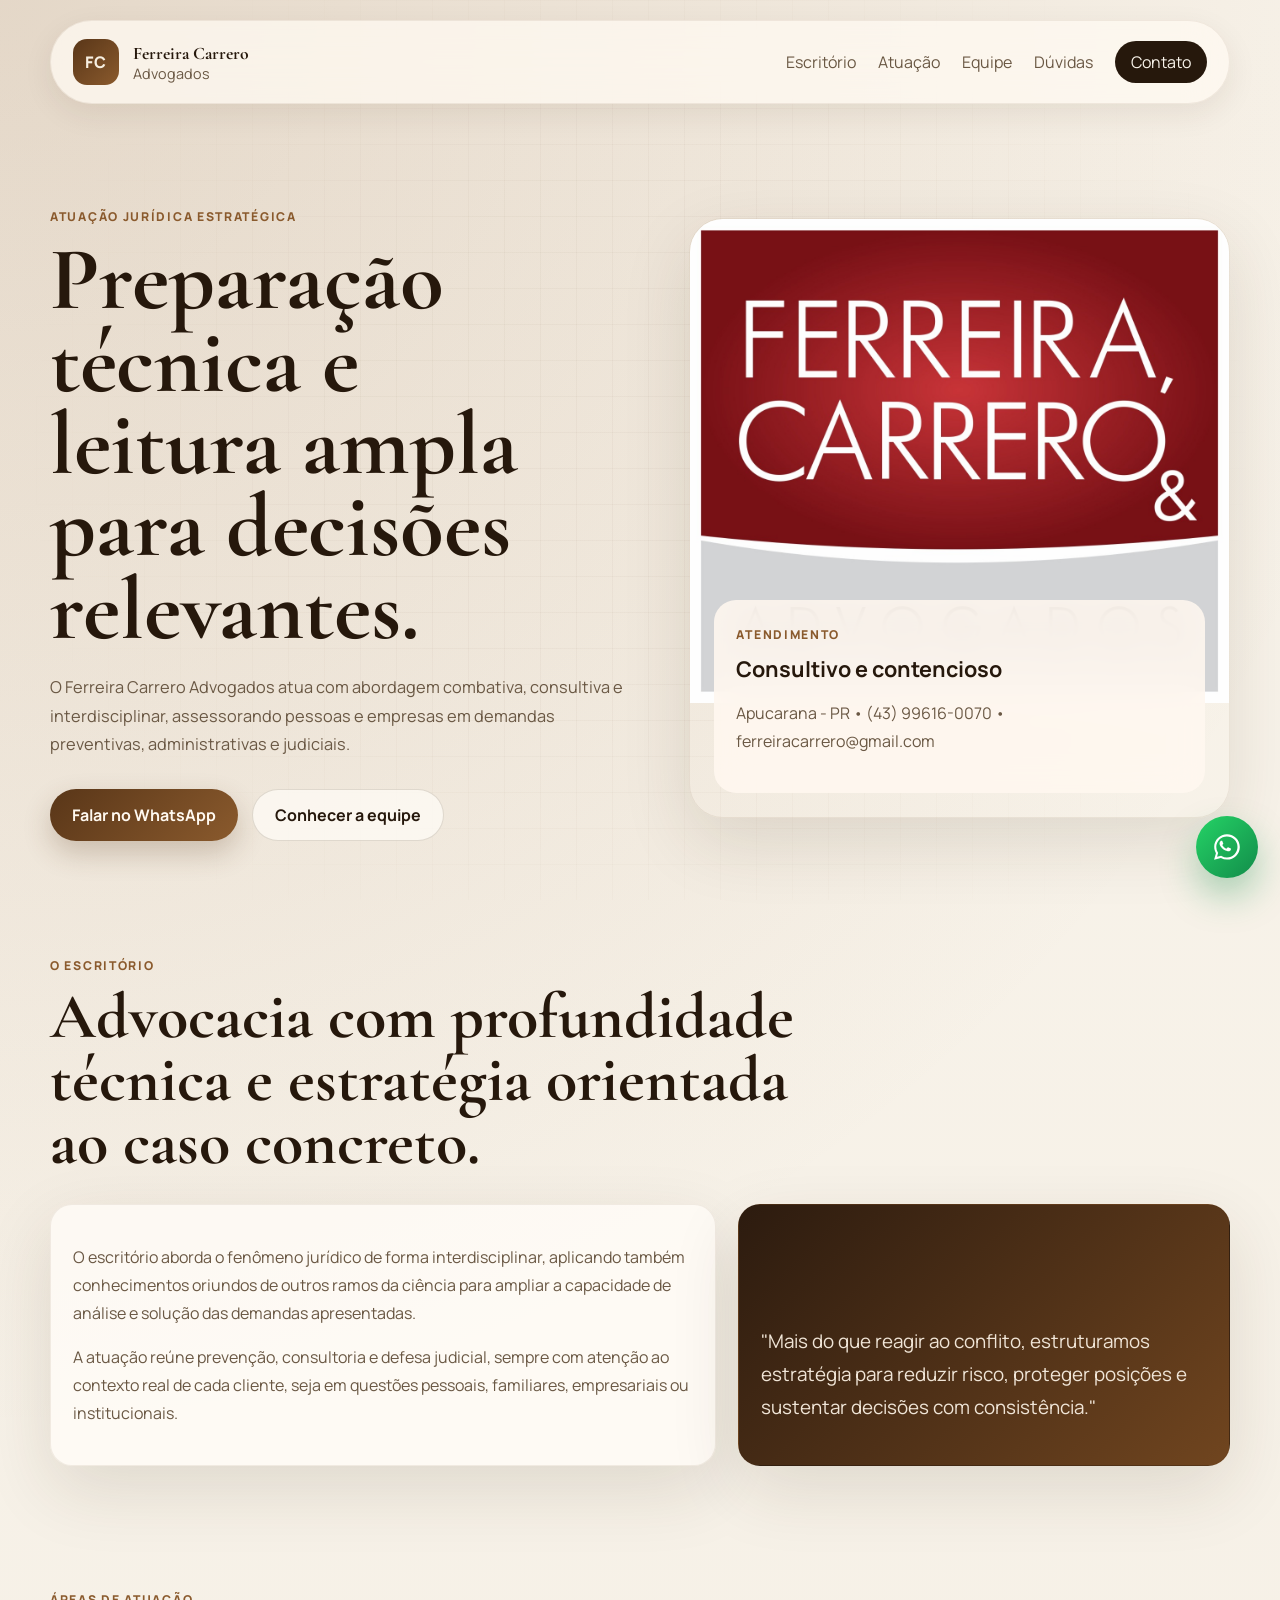
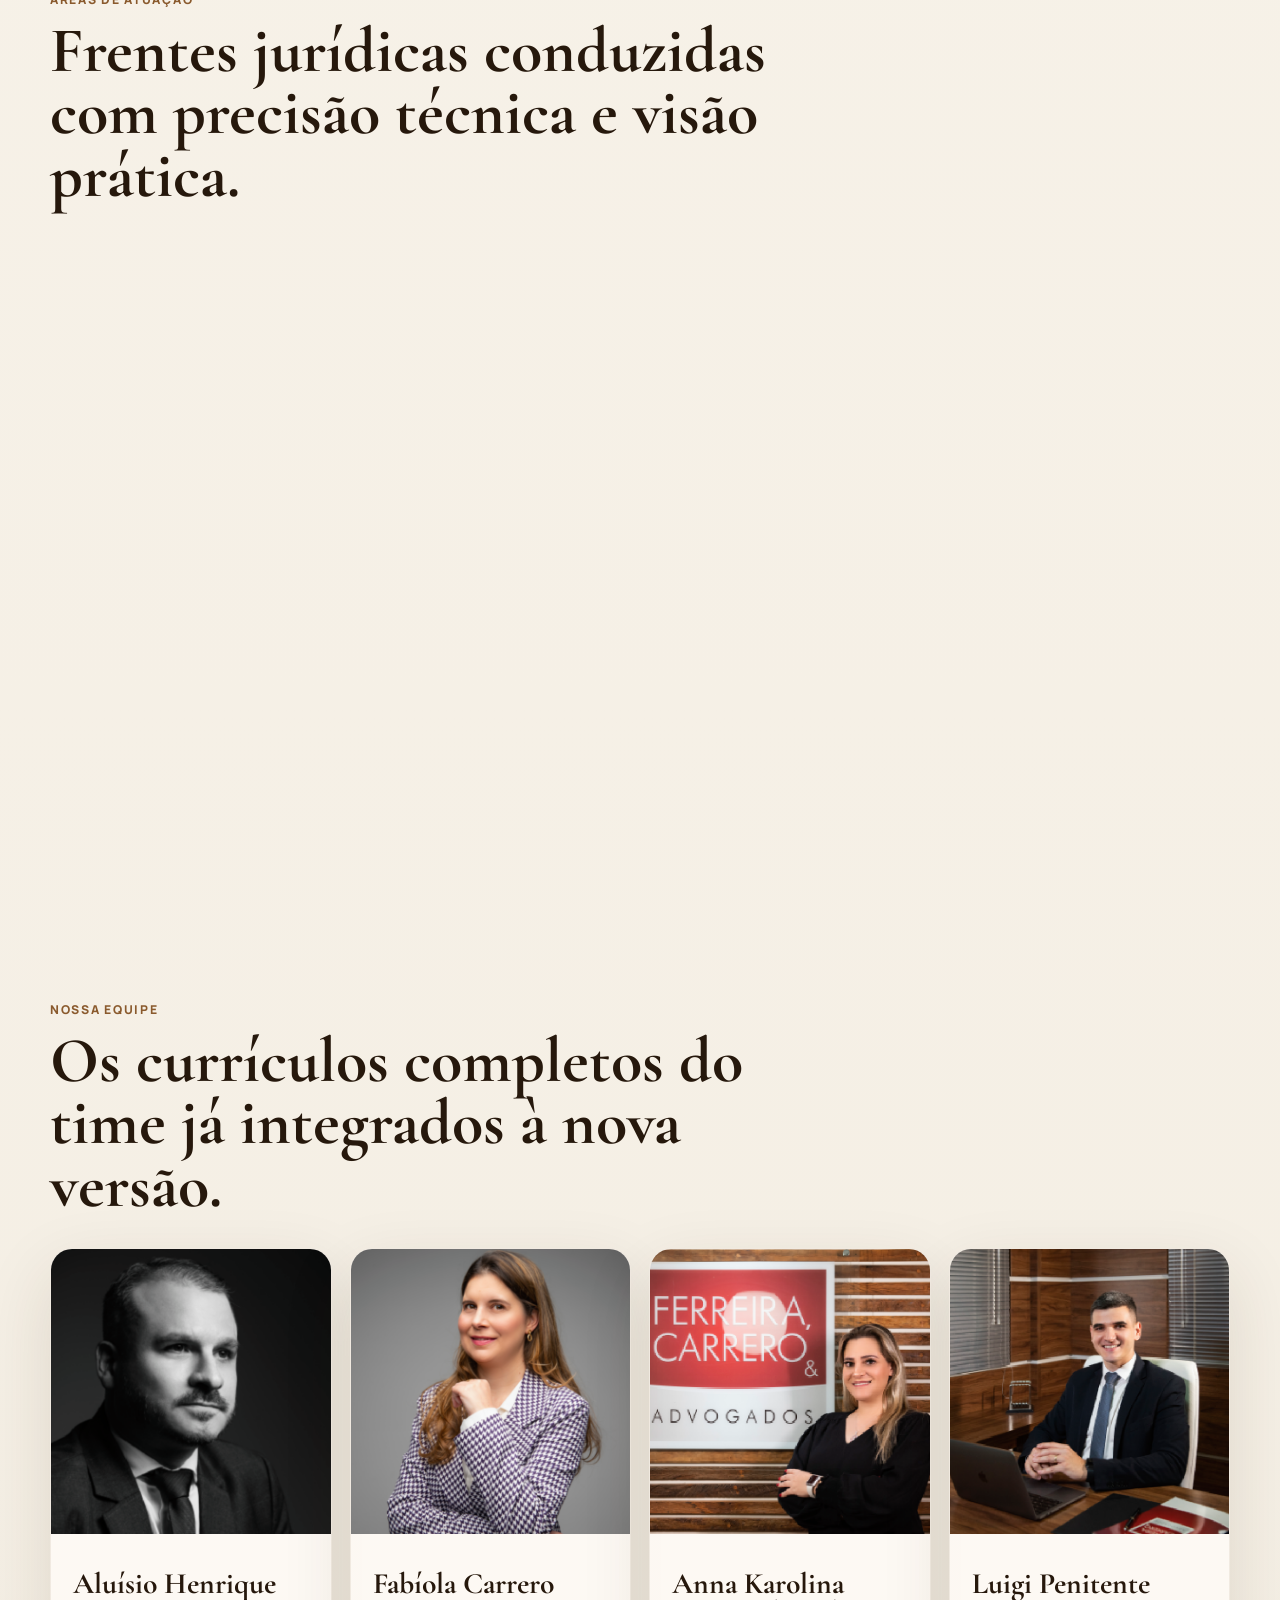
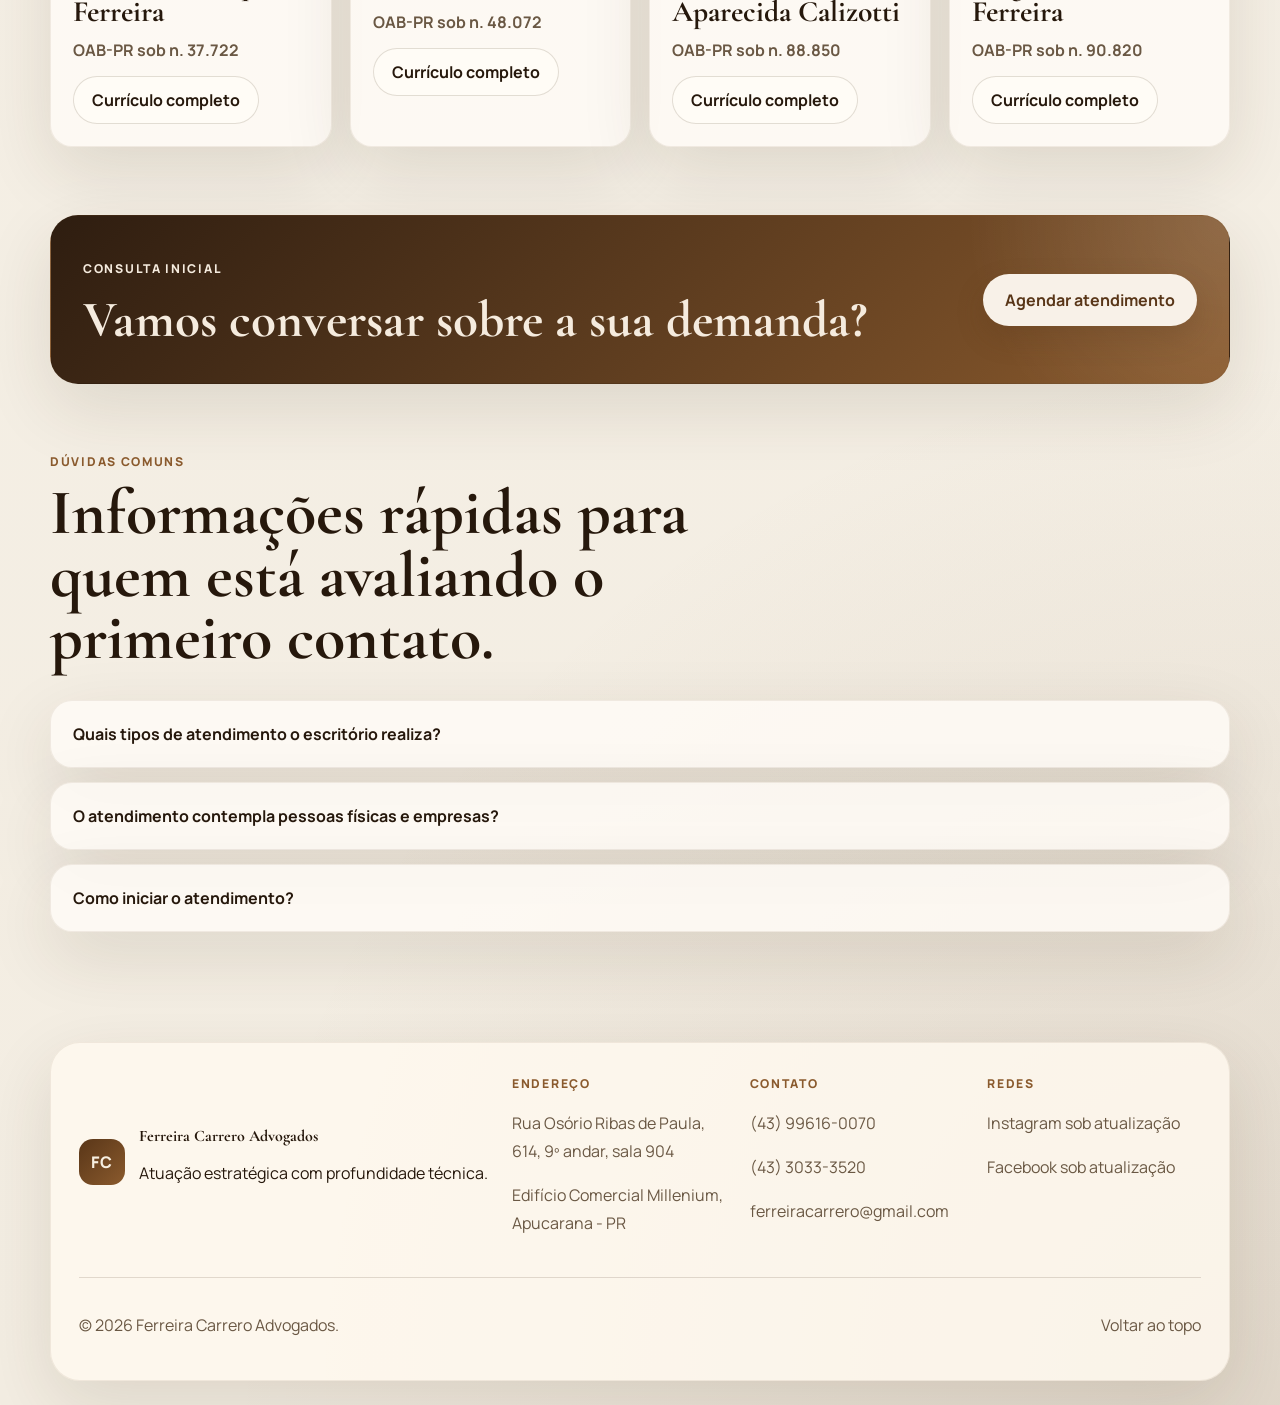
==== index.html @ a474190e "first commit" ====
<!DOCTYPE html>
<html lang="pt-BR">
  <head>
    <meta charset="UTF-8" />
    <meta name="viewport" content="width=device-width, initial-scale=1.0" />
    <title>Ferreira Carrero Advogados</title>
    <meta
      name="description"
      content="Ferreira Carrero Advogados. Atuação estratégica e interdisciplinar nas áreas cível, empresarial, trabalhista, previdenciária, família, administrativa, penal, eleitoral e matrimonial canônico."
    />
    <link rel="preconnect" href="https://fonts.googleapis.com" />
    <link rel="preconnect" href="https://fonts.gstatic.com" crossorigin />
    <link
      href="https://fonts.googleapis.com/css2?family=Cormorant+Garamond:wght@500;600;700&family=Manrope:wght@400;500;600;700;800&display=swap"
      rel="stylesheet"
    />
    <link rel="stylesheet" href="./styles.css" />
  </head>
  <body>
    <div class="page-shell">
      <header class="site-header">
        <a class="brand" href="#inicio" aria-label="Ir para o início">
          <span class="brand-mark">FC</span>
          <span class="brand-copy">
            <strong>Ferreira Carrero</strong>
            <span>Advogados</span>
          </span>
        </a>

        <button class="menu-toggle" type="button" aria-expanded="false" aria-controls="site-nav">
          Menu
        </button>

        <nav id="site-nav" class="site-nav" aria-label="Principal">
          <a href="#escritorio">Escritório</a>
          <a href="#atuacao">Atuação</a>
          <a href="#equipe">Equipe</a>
          <a href="#faq">Dúvidas</a>
          <a href="#contato" class="nav-cta">Contato</a>
        </nav>
      </header>

      <main>
        <section id="inicio" class="hero">
          <div class="hero-copy reveal">
            <p class="eyebrow">Atuação jurídica estratégica</p>
            <h1>Preparação técnica e leitura ampla para decisões relevantes.</h1>
            <p class="hero-text">
              O Ferreira Carrero Advogados atua com abordagem combativa, consultiva e
              interdisciplinar, assessorando pessoas e empresas em demandas preventivas,
              administrativas e judiciais.
            </p>
            <div class="hero-actions">
              <a class="button button-primary" href="https://wa.me/5543996160070" target="_blank" rel="noreferrer">
                Falar no WhatsApp
              </a>
              <a class="button button-secondary" href="#equipe">Conhecer a equipe</a>
            </div>
          </div>

          <aside class="hero-visual reveal reveal-delay">
            <img
              src="./assets/images/office.jpg"
              alt="Imagem institucional do escritório Ferreira Carrero Advogados"
            />
            <div class="hero-badge">
              <span class="panel-label">Atendimento</span>
              <strong>Consultivo e contencioso</strong>
              <p>Apucarana - PR • (43) 99616-0070 • ferreiracarrero@gmail.com</p>
            </div>
          </aside>
        </section>

        <section id="escritorio" class="section section-split">
          <div class="section-heading reveal">
            <p class="eyebrow">O escritório</p>
            <h2>Advocacia com profundidade técnica e estratégia orientada ao caso concreto.</h2>
          </div>

          <div class="split-layout office-layout">
            <article class="text-card reveal">
              <p>
                O escritório aborda o fenômeno jurídico de forma interdisciplinar, aplicando
                também conhecimentos oriundos de outros ramos da ciência para ampliar a
                capacidade de análise e solução das demandas apresentadas.
              </p>
              <p>
                A atuação reúne prevenção, consultoria e defesa judicial, sempre com atenção ao
                contexto real de cada cliente, seja em questões pessoais, familiares,
                empresariais ou institucionais.
              </p>
            </article>

            <article class="quote-card reveal reveal-delay">
              <p>
                "Mais do que reagir ao conflito, estruturamos estratégia para reduzir risco,
                proteger posições e sustentar decisões com consistência."
              </p>
            </article>
          </div>
        </section>

        <section id="atuacao" class="section">
          <div class="section-heading reveal">
            <p class="eyebrow">Áreas de atuação</p>
            <h2>Frentes jurídicas conduzidas com precisão técnica e visão prática.</h2>
          </div>

          <div class="practice-grid">
            <article class="practice-card reveal">
              <span>01</span>
              <h3>Direito Trabalhista</h3>
              <p>Atuação preventiva e contenciosa para empresas e trabalhadores em todas as instâncias da Justiça do Trabalho.</p>
            </article>
            <article class="practice-card reveal">
              <span>02</span>
              <h3>Direito Previdenciário</h3>
              <p>Planejamento previdenciário, requerimentos administrativos e ações judiciais relacionadas a benefícios e aposentadorias.</p>
            </article>
            <article class="practice-card reveal">
              <span>03</span>
              <h3>Direito das Famílias</h3>
              <p>Atuação em divórcios, guarda, convivência, alimentos e demais conflitos familiares, consensuais ou litigiosos.</p>
            </article>
            <article class="practice-card reveal">
              <span>04</span>
              <h3>Direito Empresarial</h3>
              <p>Suporte jurídico a empresas em demandas cíveis, trabalhistas, contratuais, societárias e estratégicas do cotidiano corporativo.</p>
            </article>
            <article class="practice-card reveal">
              <span>05</span>
              <h3>Direito Civil</h3>
              <p>Atuação em obrigações, responsabilidade civil, contratos e demais questões presentes na rotina de pessoas físicas e jurídicas.</p>
            </article>
            <article class="practice-card reveal">
              <span>06</span>
              <h3>Direito Administrativo</h3>
              <p>Assessoria e contencioso em matérias ligadas ao Poder Público, licitações, processos administrativos e relações institucionais.</p>
            </article>
            <article class="practice-card reveal">
              <span>07</span>
              <h3>Direito Penal e Tribunal do Júri</h3>
              <p>Defesa técnica em casos penais e atuação específica em procedimentos do Tribunal do Júri.</p>
            </article>
            <article class="practice-card reveal">
              <span>08</span>
              <h3>Direito Eleitoral e Matrimonial Canônico</h3>
              <p>Assistência jurídica em demandas eleitorais e procedimentos de nulidade do casamento religioso perante a Igreja Católica.</p>
            </article>
          </div>
        </section>

        <section id="equipe" class="section">
          <div class="section-heading reveal">
            <p class="eyebrow">Nossa equipe</p>
            <h2>Os currículos completos do time já integrados à nova versão.</h2>
          </div>

          <div class="team-grid">
            <article class="team-card reveal">
              <img src="./assets/images/aluisio.png" alt="Aluísio Henrique Ferreira" class="team-photo" />
              <div class="team-copy">
                <h3>Aluísio Henrique Ferreira</h3>
                <p class="team-oab">OAB-PR sob n. 37.722</p>
                <button class="team-modal-trigger" type="button" data-modal-target="bio-aluisio">
                  Currículo completo
                </button>
              </div>
            </article>

            <article class="team-card reveal">
              <img src="./assets/images/fabiola.png" alt="Fabíola Carrero" class="team-photo" />
              <div class="team-copy">
                <h3>Fabíola Carrero</h3>
                <p class="team-oab">OAB-PR sob n. 48.072</p>
                <button class="team-modal-trigger" type="button" data-modal-target="bio-fabiola">
                  Currículo completo
                </button>
              </div>
            </article>

            <article class="team-card reveal">
              <img src="./assets/images/anna.png" alt="Anna Karolina Aparecida Calizotti" class="team-photo" />
              <div class="team-copy">
                <h3>Anna Karolina Aparecida Calizotti</h3>
                <p class="team-oab">OAB-PR sob n. 88.850</p>
                <button class="team-modal-trigger" type="button" data-modal-target="bio-anna">
                  Currículo completo
                </button>
              </div>
            </article>

            <article class="team-card reveal">
              <img src="./assets/images/luigi.png" alt="Luigi Penitente Ferreira" class="team-photo" />
              <div class="team-copy">
                <h3>Luigi Penitente Ferreira</h3>
                <p class="team-oab">OAB-PR sob n. 90.820</p>
                <button class="team-modal-trigger" type="button" data-modal-target="bio-luigi">
                  Currículo completo
                </button>
              </div>
            </article>
          </div>
        </section>

        <section class="section contact-band reveal">
          <div>
            <p class="eyebrow">Consulta inicial</p>
            <h2>Vamos conversar sobre a sua demanda?</h2>
          </div>
          <a class="button button-primary" href="https://wa.me/5543996160070" target="_blank" rel="noreferrer">
            Agendar atendimento
          </a>
        </section>

        <section id="faq" class="section">
          <div class="section-heading reveal">
            <p class="eyebrow">Dúvidas comuns</p>
            <h2>Informações rápidas para quem está avaliando o primeiro contato.</h2>
          </div>

          <div class="faq-list">
            <details class="faq-item reveal">
              <summary>Quais tipos de atendimento o escritório realiza?</summary>
              <p>O escritório atua tanto na prevenção e consultoria quanto na condução de demandas judiciais e administrativas, conforme a natureza de cada caso.</p>
            </details>
            <details class="faq-item reveal">
              <summary>O atendimento contempla pessoas físicas e empresas?</summary>
              <p>Sim. A atuação abrange demandas individuais, familiares, patrimoniais, empresariais e institucionais.</p>
            </details>
            <details class="faq-item reveal">
              <summary>Como iniciar o atendimento?</summary>
              <p>O contato pode ser feito por WhatsApp, telefone ou e-mail para agendamento e direcionamento inicial da demanda.</p>
            </details>
          </div>
        </section>
      </main>

      <footer id="contato" class="site-footer">
        <div class="footer-top">
          <div class="footer-brand">
            <span class="brand-mark">FC</span>
            <div>
              <strong>Ferreira Carrero Advogados</strong>
              <p>Atuação estratégica com profundidade técnica.</p>
            </div>
          </div>

          <div class="footer-columns">
            <div>
              <span class="footer-label">Endereço</span>
              <p>Rua Osório Ribas de Paula, 614, 9º andar, sala 904</p>
              <p>Edifício Comercial Millenium, Apucarana - PR</p>
            </div>
            <div>
              <span class="footer-label">Contato</span>
              <p><a href="https://wa.me/5543996160070" target="_blank" rel="noreferrer">(43) 99616-0070</a></p>
              <p><a href="tel:+554330333520">(43) 3033-3520</a></p>
              <p><a href="mailto:ferreiracarrero@gmail.com">ferreiracarrero@gmail.com</a></p>
            </div>
            <div>
              <span class="footer-label">Redes</span>
              <p>Instagram sob atualização</p>
              <p>Facebook sob atualização</p>
            </div>
          </div>
        </div>

        <div class="footer-bottom">
          <p>&copy; <span id="current-year"></span> Ferreira Carrero Advogados.</p>
          <a href="#inicio">Voltar ao topo</a>
        </div>
      </footer>
    </div>

    <div class="modal-backdrop" hidden data-modal-backdrop>
      <div class="modal-shell" role="dialog" aria-modal="true" aria-labelledby="modal-title">
        <button class="modal-close" type="button" aria-label="Fechar currículo" data-modal-close>
          Fechar
        </button>
        <div class="modal-content" data-modal-content></div>
      </div>
    </div>

    <template id="bio-aluisio">
      <div class="modal-body">
        <p class="modal-eyebrow">OAB-PR sob n. 37.722</p>
        <h3 id="modal-title">Aluísio Henrique Ferreira</h3>
        <ul class="modal-list">
          <li>Formado em Direito no ano de 2004, pela UNOPAR - Universidade Norte do Paraná (Arapongas).</li>
          <li>Mestre em Direito pelo CESUMAR - Centro de Ensino Superior de Maringá.</li>
          <li>Especialista em Direito do Trabalho e Previdenciário pela Faculdade de Florianópolis.</li>
          <li>Especialista em Direito Eleitoral pela AVM Faculdade Integrada - Brasília/DF.</li>
          <li>Pós-graduando em Direito Penal e Direito Processual Penal pela Faculdade Faveni - Venda Nova do Imigrante/ES.</li>
          <li>Pós-graduando em Direito Constitucional pela Faculdade Futura - Votuporanga/SP.</li>
          <li>Ex-professor concursado do curso de Direito da FAFIMAN - Faculdade de Mandaguari, onde lecionou de 2015 a 2021, ministrando aulas de Direito do Trabalho, Direito Processual e Ética Geral e Jurídica.</li>
          <li>Procurador Jurídico Concursado da Câmara Municipal de Novo Itacolomi/PR.</li>
          <li>Estudante dos créditos do curso de Doutorado em Derecho Laboral na Universidade Federal de Buenos Aires/AR - UBA.</li>
          <li>Ex-professor do curso de Direito da FAP - Faculdade de Apucarana, onde lecionou de 2005 a 2015, ministrando aulas de Direito do Trabalho, Direito Processual do Trabalho, Direito Administrativo, Direito Ambiental, Prática Processual Civil, Prática Processual Trabalhista, Direito Civil, Direito Constitucional e Direito Penal.</li>
          <li>Ex-professor do curso de Direito da UNOPAR - Universidade Norte do Paraná, onde lecionou de 2009 a 2011, ministrando aulas de Direito do Trabalho, Direito Processual do Trabalho e Direito Previdenciário.</li>
          <li>Ex-coordenador do curso de Direito da FAP - Faculdade de Apucarana.</li>
          <li>Ex-supervisor do Núcleo de Prática Jurídica da FAP - Faculdade de Apucarana.</li>
          <li>Ex-procurador Jurídico do Município de Apucarana.</li>
          <li>Ex-diretor do Departamento Jurídico Trabalhista do Município de Apucarana.</li>
          <li>Professor de Pós-Graduação em Direito.</li>
          <li>Autor da obra "O Poder Diretivo do Empregador e os Direitos da Personalidade do Empregado", publicada pela Editora LTr.</li>
          <li>Coautor da obra "Responsabilidade Civil em Face da Violação aos Direitos da Personalidade", publicada pela Editora Juruá.</li>
          <li>Coautor da obra "Recursos no Processo do Trabalho e o Novo CPC", publicada pela Editora Coutinho.</li>
          <li>Coautor da obra "Reforma Trabalhista na Prática Anotada e Comentada", publicada pela Editora Mizuno.</li>
        </ul>
      </div>
    </template>

    <template id="bio-fabiola">
      <div class="modal-body">
        <p class="modal-eyebrow">OAB-PR sob n. 48.072</p>
        <h3 id="modal-title">Fabíola Carrero</h3>
        <ul class="modal-list">
          <li>Formada em Direito no ano de 2005, pela UNOPAR - Universidade Norte do Paraná (Arapongas).</li>
          <li>Mestre em Direito pelo CESUMAR - Centro de Ensino Superior de Maringá.</li>
          <li>Especialista em Direito Previdenciário pela Faculdade de Florianópolis.</li>
          <li>Especialista em Direito Empresarial pela UEL - Universidade Estadual de Londrina.</li>
          <li>Especialista em Direito Matrimonial Canônico pela PUC - Pontifícia Universidade Católica.</li>
          <li>Ex-coordenadora do curso de Direito da FAP - Faculdade de Apucarana, onde lecionou desde 2008, ministrando aulas de Direito das Famílias, Direito Empresarial e Direito Previdenciário.</li>
          <li>Professora do curso de Direito da UNIFATECIE, em Paranavaí/PR, onde leciona desde 2019, ministrando aulas de Direito do Trabalho.</li>
          <li>Supervisora do Núcleo de Prática Jurídica da FAP - Faculdade de Apucarana.</li>
          <li>Professora de Pós-Graduação em Direito.</li>
          <li>Secretária da Assistência Social em Apucarana.</li>
        </ul>
      </div>
    </template>

    <template id="bio-anna">
      <div class="modal-body">
        <p class="modal-eyebrow">OAB-PR sob n. 88.850</p>
        <h3 id="modal-title">Anna Karolina Aparecida Calizotti</h3>
        <ul class="modal-list">
          <li>Formada em Direito no ano de 2015, pela FAP - Faculdade de Apucarana.</li>
          <li>Especialista em Direito Previdenciário pela UNOPAR - Universidade Norte do Paraná.</li>
          <li>Especialista em Direito do Trabalho e Direito Processual do Trabalho pela UNOPAR - Universidade Norte do Paraná.</li>
        </ul>
      </div>
    </template>

    <template id="bio-luigi">
      <div class="modal-body">
        <p class="modal-eyebrow">OAB-PR sob n. 90.820</p>
        <h3 id="modal-title">Luigi Penitente Ferreira</h3>
        <ul class="modal-list">
          <li>Formado em Direito no ano de 2019, pela FAP - Faculdade de Apucarana.</li>
          <li>Especialista em Direito Administrativo pela UEL - Universidade Estadual de Londrina.</li>
          <li>Assessor Jurídico e Procurador do Município de Novo Itacolomi/PR.</li>
        </ul>
      </div>
    </template>

    <a
      class="whatsapp-float"
      href="https://wa.me/5543996160070"
      target="_blank"
      rel="noreferrer"
      aria-label="Falar no WhatsApp"
    >
      <svg viewBox="0 0 32 32" aria-hidden="true">
        <path
          fill="currentColor"
          d="M19.11 17.19c-.28-.14-1.64-.81-1.89-.9-.25-.09-.43-.14-.61.14-.18.28-.7.9-.85 1.08-.16.19-.31.21-.59.07-.28-.14-1.16-.43-2.22-1.36-.82-.73-1.38-1.63-1.54-1.91-.16-.28-.02-.43.12-.57.13-.13.28-.33.43-.49.14-.17.19-.28.28-.47.09-.19.05-.35-.02-.49-.07-.14-.61-1.47-.83-2.02-.22-.52-.44-.45-.61-.46h-.52c-.19 0-.49.07-.75.35-.26.28-.98.96-.98 2.34s1 2.72 1.14 2.91c.14.19 1.95 3 4.82 4.08.68.3 1.21.47 1.62.6.68.22 1.29.19 1.78.12.54-.08 1.64-.67 1.87-1.31.23-.63.23-1.18.16-1.31-.07-.12-.26-.19-.54-.33Z"
        />
        <path
          fill="currentColor"
          d="M16.02 3.2c-7.06 0-12.8 5.68-12.8 12.67 0 2.23.59 4.41 1.71 6.34L3.1 28.8l6.8-1.78a12.9 12.9 0 0 0 6.12 1.56h.01c7.06 0 12.8-5.68 12.8-12.67S23.08 3.2 16.02 3.2Zm0 23.25h-.01a10.8 10.8 0 0 1-5.51-1.51l-.39-.23-4.04 1.06 1.08-3.92-.25-.4a10.52 10.52 0 0 1-1.62-5.55c0-5.79 4.75-10.5 10.6-10.5 2.83 0 5.49 1.09 7.49 3.06a10.4 10.4 0 0 1 3.12 7.44c0 5.79-4.76 10.5-10.61 10.5Z"
        />
      </svg>
    </a>

    <script src="./main.js"></script>
  </body>
</html>
---- styles.css ----
:root {
  --bg: #f3ede2;
  --surface: rgba(255, 252, 247, 0.82);
  --surface-strong: #fffaf2;
  --line: rgba(78, 58, 31, 0.16);
  --text: #26180c;
  --muted: #6a5844;
  --accent: #8a5a2d;
  --accent-strong: #593618;
  --shadow: 0 24px 70px rgba(59, 40, 18, 0.12);
  --radius-lg: 28px;
  --radius-md: 22px;
  --container: min(1180px, calc(100vw - 40px));
}

* {
  box-sizing: border-box;
}

html {
  scroll-behavior: smooth;
}

body {
  margin: 0;
  font-family: "Manrope", sans-serif;
  color: var(--text);
  background:
    radial-gradient(circle at top left, rgba(138, 90, 45, 0.18), transparent 30%),
    radial-gradient(circle at bottom right, rgba(89, 54, 24, 0.12), transparent 22%),
    linear-gradient(180deg, #f8f3ea 0%, var(--bg) 100%);
}

body::before {
  content: "";
  position: fixed;
  inset: 0;
  pointer-events: none;
  background-image:
    linear-gradient(rgba(110, 80, 42, 0.035) 1px, transparent 1px),
    linear-gradient(90deg, rgba(110, 80, 42, 0.035) 1px, transparent 1px);
  background-size: 36px 36px;
  mask-image: radial-gradient(circle at center, black 35%, transparent 80%);
}

a {
  color: inherit;
  text-decoration: none;
}

button {
  font: inherit;
}

img {
  display: block;
  max-width: 100%;
}

.page-shell {
  position: relative;
  overflow: hidden;
}

.site-header {
  width: var(--container);
  margin: 20px auto 0;
  padding: 18px 22px;
  display: flex;
  align-items: center;
  justify-content: space-between;
  gap: 20px;
  position: sticky;
  top: 16px;
  z-index: 20;
  backdrop-filter: blur(20px);
  background: rgba(255, 250, 242, 0.75);
  border: 1px solid rgba(89, 54, 24, 0.08);
  border-radius: 999px;
  box-shadow: 0 10px 30px rgba(59, 40, 18, 0.08);
}

.brand,
.footer-brand {
  display: inline-flex;
  align-items: center;
  gap: 14px;
}

.brand-mark {
  width: 46px;
  height: 46px;
  display: grid;
  place-items: center;
  border-radius: 14px;
  background: linear-gradient(135deg, var(--accent-strong), var(--accent));
  color: #f7efe1;
  font-weight: 800;
  letter-spacing: 0.08em;
}

.brand-copy,
.brand-copy span {
  display: block;
}

.brand-copy strong,
.footer-brand strong,
.section-heading h2,
.hero h1,
.practice-card h3,
.team-copy h3,
.contact-band h2 {
  font-family: "Cormorant Garamond", serif;
}

.brand-copy strong {
  font-size: 1.1rem;
}

.brand-copy span {
  color: var(--muted);
  font-size: 0.9rem;
}

.site-nav {
  display: flex;
  align-items: center;
  gap: 22px;
  color: var(--muted);
}

.site-nav a:hover,
.site-nav a:focus-visible {
  color: var(--text);
}

.nav-cta {
  padding: 10px 16px;
  border-radius: 999px;
  background: var(--text);
  color: #f8f3ea;
}

.menu-toggle {
  display: none;
  border: 0;
  border-radius: 999px;
  padding: 10px 14px;
  background: var(--surface-strong);
  color: var(--text);
}

.hero,
.section,
.site-footer {
  width: var(--container);
  margin: 0 auto;
}

.hero {
  padding: 92px 0 48px;
  min-height: calc(100vh - 120px);
  display: grid;
  grid-template-columns: minmax(0, 1.05fr) minmax(340px, 0.95fr);
  align-items: center;
  gap: 42px;
}

.eyebrow,
.panel-label,
.footer-label,
.practice-card span {
  text-transform: uppercase;
  letter-spacing: 0.14em;
  font-size: 0.76rem;
  font-weight: 800;
}

.eyebrow,
.panel-label,
.footer-label {
  color: var(--accent);
}

.hero h1 {
  margin: 14px 0 22px;
  font-size: clamp(3.2rem, 7vw, 5.7rem);
  line-height: 0.92;
  max-width: 11ch;
}

.hero-text,
.text-card p,
.quote-card p,
.practice-card p,
.team-copy p,
.team-bio li,
.faq-item p,
.footer-columns p,
.hero-badge p {
  color: var(--muted);
  line-height: 1.75;
}

.hero-text {
  max-width: 62ch;
  font-size: 1.02rem;
}

.hero-actions {
  display: flex;
  gap: 14px;
  flex-wrap: wrap;
  margin-top: 30px;
}

.button {
  display: inline-flex;
  align-items: center;
  justify-content: center;
  min-height: 52px;
  padding: 0 22px;
  border-radius: 999px;
  font-weight: 700;
  transition: transform 180ms ease, box-shadow 180ms ease, background 180ms ease;
}

.button:hover,
.button:focus-visible {
  transform: translateY(-1px);
}

.button-primary {
  color: #fff9f0;
  background: linear-gradient(135deg, var(--accent-strong), var(--accent));
  box-shadow: 0 12px 28px rgba(89, 54, 24, 0.24);
}

.button-secondary {
  border: 1px solid var(--line);
  background: rgba(255, 252, 247, 0.72);
}

.hero-visual,
.text-card,
.quote-card,
.practice-card,
.team-card,
.contact-band,
.faq-item,
.site-footer {
  border: 1px solid rgba(89, 54, 24, 0.08);
  box-shadow: var(--shadow);
}

.hero-visual {
  position: relative;
  min-height: 600px;
  border-radius: 34px;
  overflow: hidden;
}

.hero-visual img {
  width: 100%;
  height: 100%;
  object-fit: cover;
}

.hero-badge {
  position: absolute;
  left: 24px;
  right: 24px;
  bottom: 24px;
  padding: 22px;
  border-radius: var(--radius-md);
  background: rgba(255, 248, 239, 0.88);
  backdrop-filter: blur(16px);
}

.hero-badge strong {
  display: block;
  margin: 10px 0 8px;
  font-size: 1.35rem;
}

.section {
  padding: 56px 0;
}

.section-heading {
  max-width: 760px;
  margin-bottom: 30px;
}

.section-heading h2 {
  margin: 10px 0 0;
  font-size: clamp(2.2rem, 5vw, 4rem);
  line-height: 0.98;
}

.split-layout {
  display: grid;
  grid-template-columns: 1.15fr 0.85fr;
  gap: 22px;
}

.text-card,
.quote-card,
.practice-card,
.team-card,
.faq-item {
  padding: 22px;
  border-radius: var(--radius-md);
  background: var(--surface);
}

.quote-card {
  display: flex;
  align-items: flex-end;
  background: linear-gradient(135deg, #2c1b0f, #70451f);
}

.quote-card p {
  color: #f0e5d7;
  font-size: 1.18rem;
}

.practice-grid,
.team-grid {
  display: grid;
  grid-template-columns: repeat(4, minmax(0, 1fr));
  gap: 18px;
}

.practice-card span {
  color: var(--accent);
}

.practice-card h3,
.team-copy h3 {
  margin: 14px 0 10px;
  font-size: 1.85rem;
  line-height: 0.95;
}

.team-card {
  padding: 0;
  overflow: hidden;
}

.team-photo {
  width: 100%;
  aspect-ratio: 1 / 1.02;
  object-fit: cover;
  background: #e9dcc9;
}

.team-copy {
  padding: 22px;
}

.team-oab {
  margin: 0 0 12px;
  color: var(--accent-strong);
  font-weight: 700;
}

.team-modal-trigger {
  min-height: 48px;
  padding: 0 18px;
  border: 1px solid var(--line);
  border-radius: 999px;
  background: rgba(255, 252, 247, 0.72);
  color: var(--text);
  font-weight: 700;
  cursor: pointer;
  transition: transform 180ms ease, background 180ms ease, border-color 180ms ease;
}

.team-modal-trigger:hover,
.team-modal-trigger:focus-visible {
  transform: translateY(-1px);
  background: #fff8ee;
  border-color: rgba(89, 54, 24, 0.22);
}

.modal-backdrop {
  position: fixed;
  inset: 0;
  z-index: 100;
  display: grid;
  place-items: center;
  padding: 20px;
  background: rgba(28, 18, 10, 0.6);
  backdrop-filter: blur(8px);
}

.modal-backdrop[hidden] {
  display: none;
}

.modal-shell {
  width: min(820px, 100%);
  max-height: min(86vh, 920px);
  padding: 24px;
  border: 1px solid rgba(89, 54, 24, 0.12);
  border-radius: 28px;
  background: #fffaf2;
  box-shadow: 0 30px 80px rgba(25, 15, 8, 0.32);
  overflow: hidden;
}

.modal-close {
  display: inline-flex;
  align-items: center;
  justify-content: center;
  min-height: 42px;
  margin-left: auto;
  padding: 0 16px;
  border: 0;
  border-radius: 999px;
  background: rgba(89, 54, 24, 0.08);
  color: var(--text);
  cursor: pointer;
}

.modal-content {
  margin-top: 14px;
  max-height: calc(86vh - 110px);
  overflow: auto;
  padding-right: 8px;
}

.modal-body h3 {
  margin: 8px 0 18px;
  font-family: "Cormorant Garamond", serif;
  font-size: clamp(2rem, 4vw, 3rem);
  line-height: 0.96;
}

.modal-eyebrow {
  margin: 0;
  text-transform: uppercase;
  letter-spacing: 0.14em;
  font-size: 0.76rem;
  font-weight: 800;
  color: var(--accent);
}

.modal-list {
  margin: 0;
  padding-left: 20px;
  display: grid;
  gap: 12px;
}

.modal-list li {
  color: var(--muted);
  line-height: 1.75;
}

body.modal-open {
  overflow: hidden;
}

.contact-band {
  margin-top: 12px;
  padding: 32px;
  border-radius: var(--radius-lg);
  background:
    radial-gradient(circle at top right, rgba(255, 255, 255, 0.14), transparent 22%),
    linear-gradient(135deg, #2e1d10, #8a5a2d);
  display: flex;
  align-items: center;
  justify-content: space-between;
  gap: 20px;
}

.contact-band .eyebrow,
.contact-band h2 {
  color: #f5ebde;
}

.contact-band h2 {
  margin: 8px 0 0;
  font-size: clamp(2rem, 4vw, 3.4rem);
}

.contact-band .button-primary {
  background: #f8f1e8;
  color: var(--accent-strong);
}

.faq-list {
  display: grid;
  gap: 14px;
}

.faq-item {
  padding: 0 22px;
}

.faq-item summary {
  list-style: none;
  cursor: pointer;
  padding: 22px 0;
  font-weight: 700;
}

.faq-item summary::-webkit-details-marker {
  display: none;
}

.faq-item p {
  margin: 0 0 20px;
}

.site-footer {
  margin-top: 54px;
  margin-bottom: 24px;
  padding: 28px;
  border-radius: 30px;
  background: rgba(255, 249, 240, 0.82);
}

.footer-top,
.footer-bottom {
  display: flex;
  justify-content: space-between;
  gap: 24px;
}

.footer-columns {
  display: grid;
  grid-template-columns: repeat(3, minmax(0, 1fr));
  gap: 24px;
  flex: 1;
}

.footer-bottom {
  margin-top: 24px;
  padding-top: 20px;
  border-top: 1px solid var(--line);
  color: var(--muted);
  align-items: center;
}

.whatsapp-float {
  position: fixed;
  right: 22px;
  bottom: 22px;
  z-index: 90;
  width: 62px;
  height: 62px;
  display: grid;
  place-items: center;
  border-radius: 999px;
  background: linear-gradient(135deg, #25d366, #128c4a);
  color: #fff;
  box-shadow: 0 18px 36px rgba(18, 140, 74, 0.34);
  transition: transform 180ms ease, box-shadow 180ms ease;
}

.whatsapp-float:hover,
.whatsapp-float:focus-visible {
  transform: translateY(-2px) scale(1.02);
  box-shadow: 0 22px 42px rgba(18, 140, 74, 0.4);
}

.whatsapp-float svg {
  width: 32px;
  height: 32px;
}

.reveal {
  opacity: 0;
  transform: translateY(26px);
  transition: opacity 700ms ease, transform 700ms ease;
}

.reveal.is-visible {
  opacity: 1;
  transform: translateY(0);
}

.reveal-delay {
  transition-delay: 120ms;
}

@media (max-width: 1100px) {
  .hero,
  .split-layout,
  .practice-grid,
  .team-grid,
  .footer-columns {
    grid-template-columns: repeat(2, minmax(0, 1fr));
  }

  .hero {
    min-height: auto;
  }
}

@media (max-width: 820px) {
  .site-header {
    border-radius: 30px;
    top: 10px;
    align-items: flex-start;
    flex-wrap: wrap;
  }

  .menu-toggle {
    display: inline-flex;
  }

  .site-nav {
    width: 100%;
    display: none;
    padding-top: 10px;
    flex-direction: column;
    align-items: flex-start;
    gap: 14px;
  }

  .site-nav.is-open {
    display: flex;
  }

  .hero,
  .split-layout,
  .practice-grid,
  .team-grid,
  .footer-columns,
  .footer-top,
  .footer-bottom,
  .contact-band {
    grid-template-columns: 1fr;
    flex-direction: column;
    align-items: flex-start;
  }

  .hero {
    padding-top: 62px;
  }

  .hero h1 {
    max-width: 9ch;
  }

  .hero-visual {
    min-height: 420px;
  }

  .modal-shell {
    padding: 18px;
    border-radius: 22px;
  }
}

@media (max-width: 560px) {
  :root {
    --container: min(100vw - 22px, 1180px);
  }

  .site-header,
  .hero-visual,
  .practice-card,
  .team-card,
  .site-footer,
  .contact-band,
  .text-card,
  .quote-card,
  .faq-item {
    border-radius: 22px;
  }

  .hero h1 {
    font-size: 3rem;
  }

  .section-heading h2,
  .contact-band h2 {
    font-size: 2.3rem;
  }

  .whatsapp-float {
    right: 16px;
    bottom: 16px;
    width: 58px;
    height: 58px;
  }
}
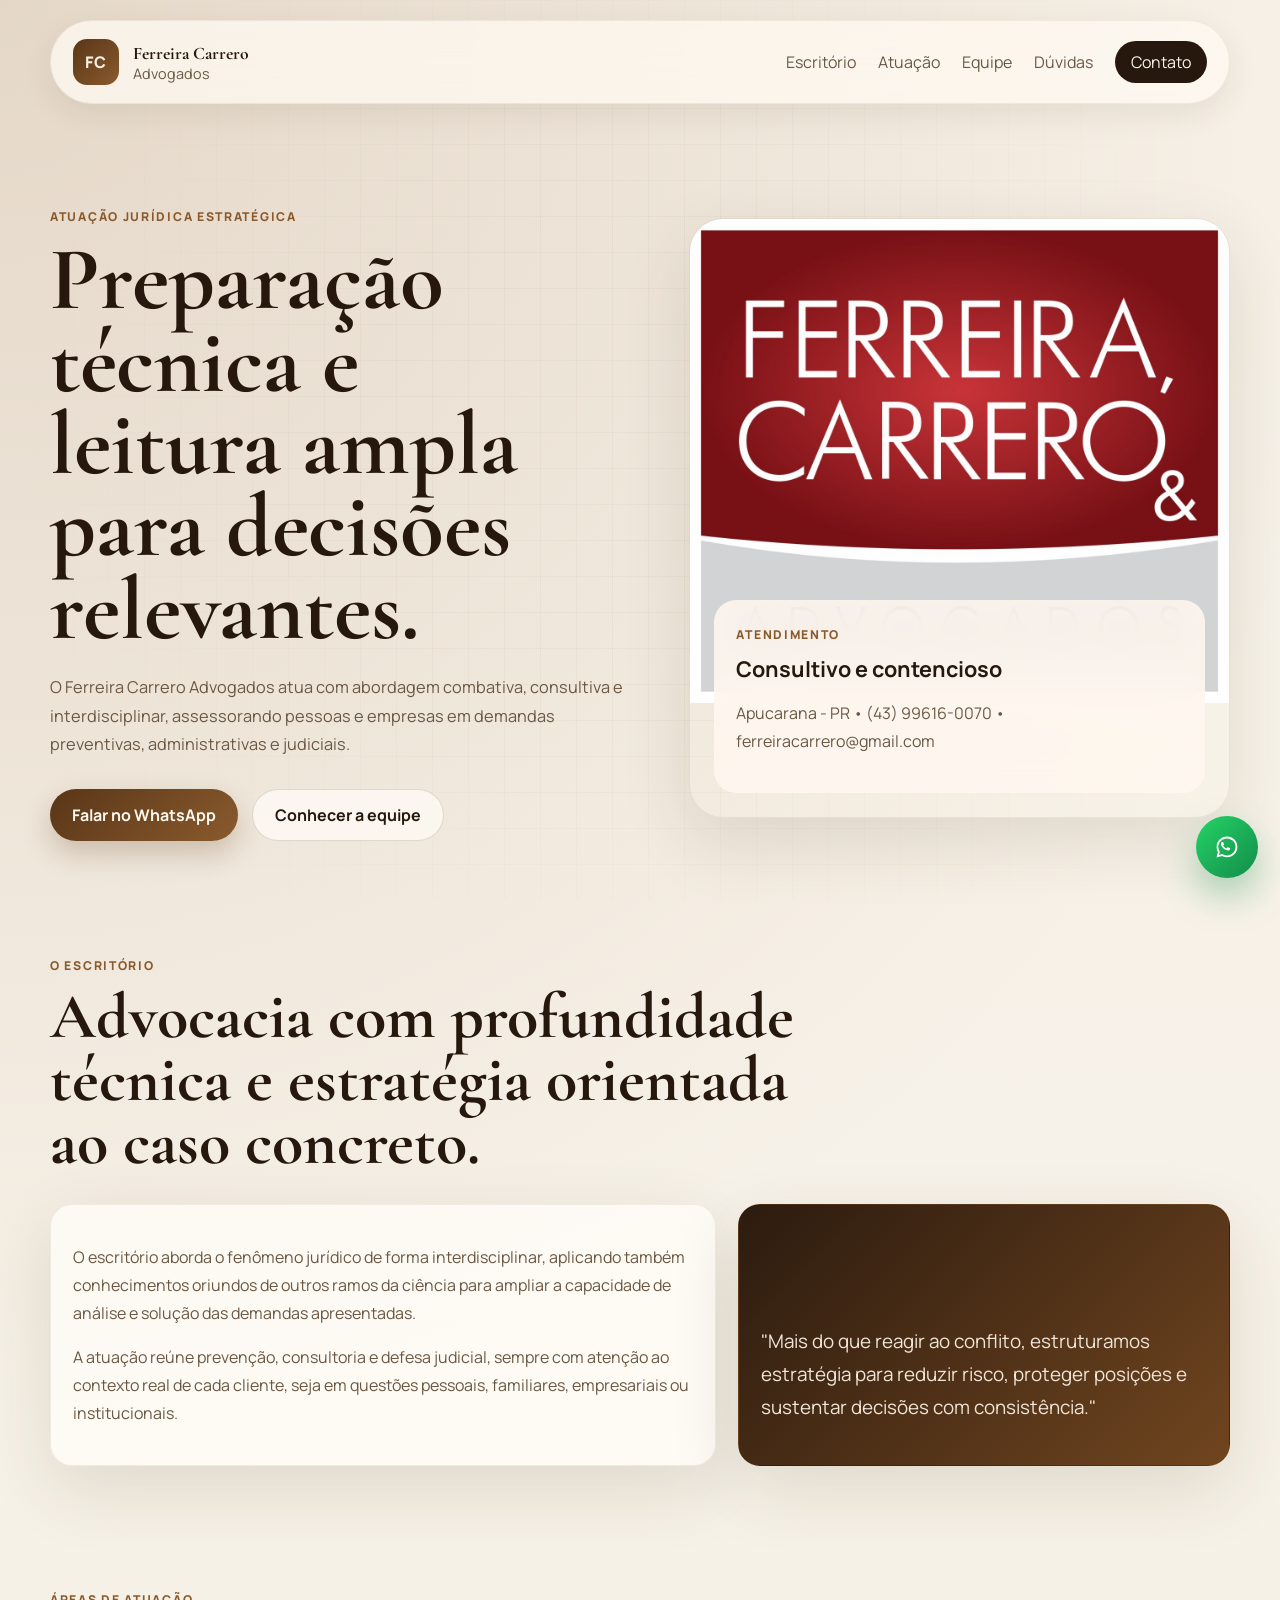
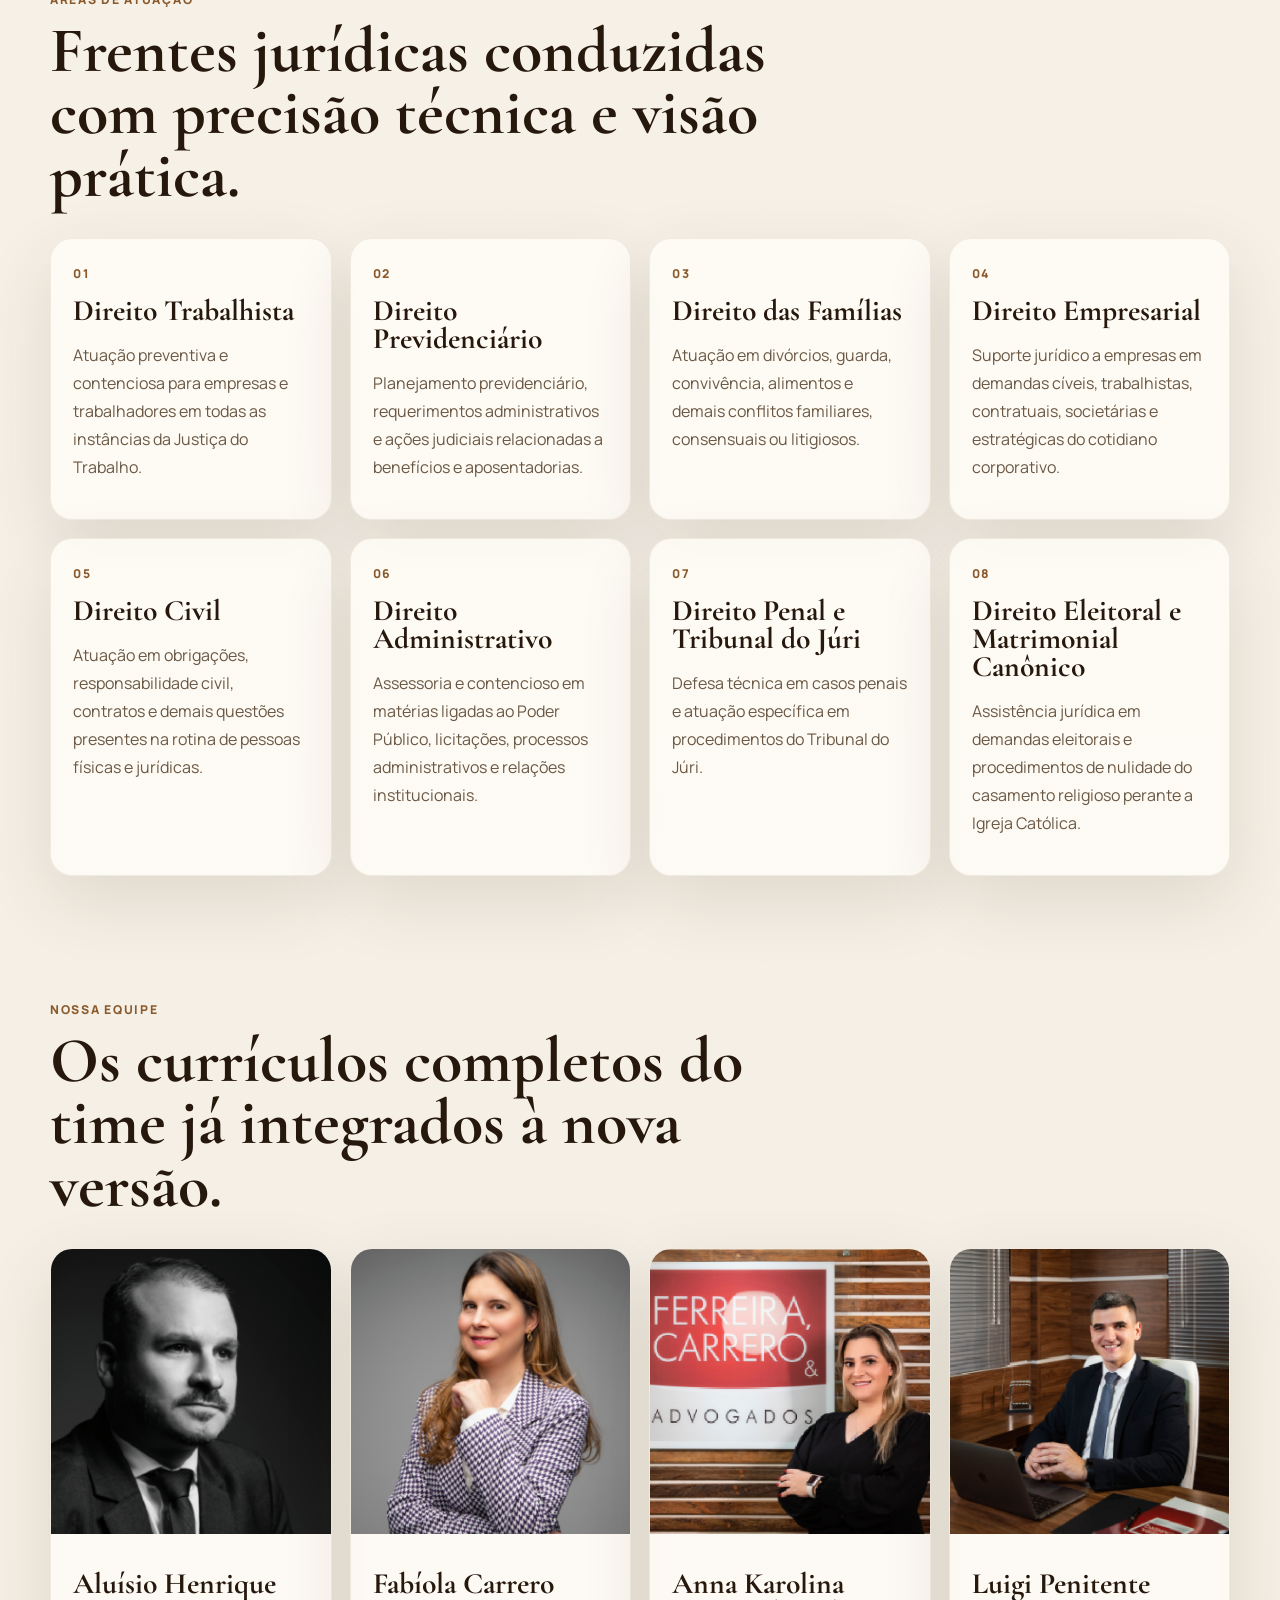
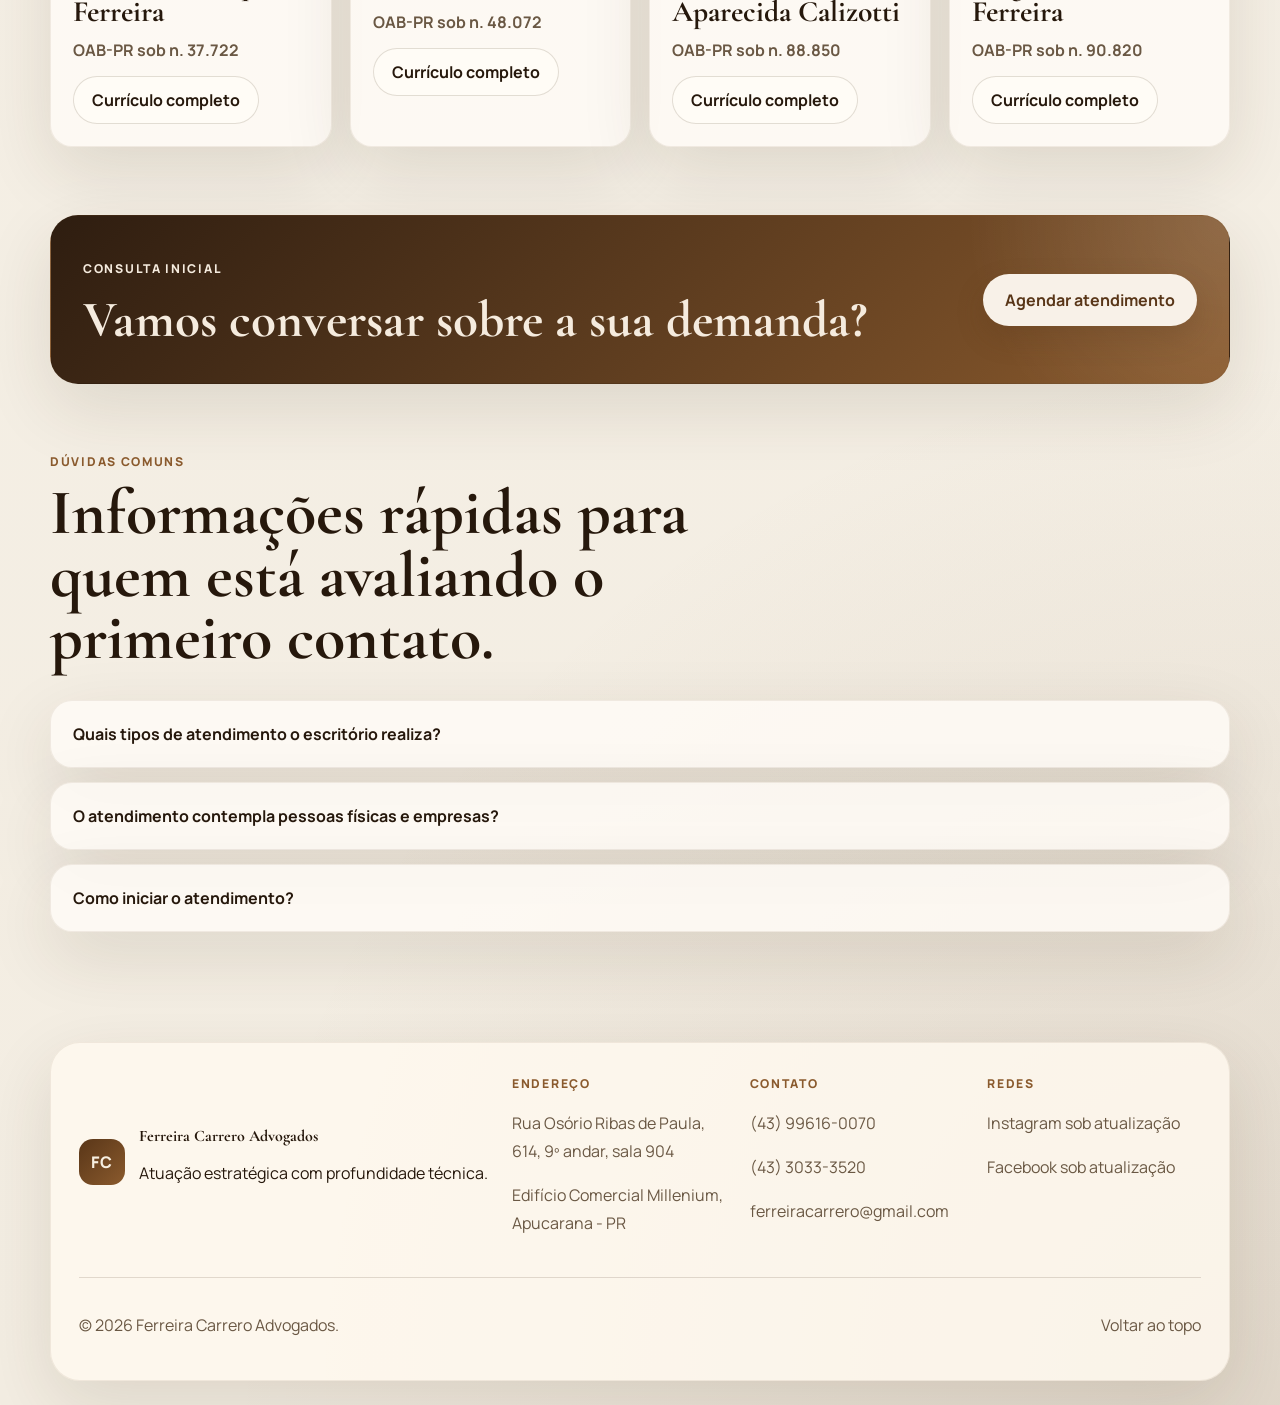
==== commit 05d0a3e6: "ajustes de chatbot" ====
--- a/index.html
+++ b/index.html
@@ -354,24 +354,48 @@
       </div>
     </template>
 
-    <a
-      class="whatsapp-float"
-      href="https://wa.me/5543996160070"
-      target="_blank"
-      rel="noreferrer"
-      aria-label="Falar no WhatsApp"
-    >
-      <svg viewBox="0 0 32 32" aria-hidden="true">
-        <path
-          fill="currentColor"
-          d="M19.11 17.19c-.28-.14-1.64-.81-1.89-.9-.25-.09-.43-.14-.61.14-.18.28-.7.9-.85 1.08-.16.19-.31.21-.59.07-.28-.14-1.16-.43-2.22-1.36-.82-.73-1.38-1.63-1.54-1.91-.16-.28-.02-.43.12-.57.13-.13.28-.33.43-.49.14-.17.19-.28.28-.47.09-.19.05-.35-.02-.49-.07-.14-.61-1.47-.83-2.02-.22-.52-.44-.45-.61-.46h-.52c-.19 0-.49.07-.75.35-.26.28-.98.96-.98 2.34s1 2.72 1.14 2.91c.14.19 1.95 3 4.82 4.08.68.3 1.21.47 1.62.6.68.22 1.29.19 1.78.12.54-.08 1.64-.67 1.87-1.31.23-.63.23-1.18.16-1.31-.07-.12-.26-.19-.54-.33Z"
-        />
-        <path
-          fill="currentColor"
-          d="M16.02 3.2c-7.06 0-12.8 5.68-12.8 12.67 0 2.23.59 4.41 1.71 6.34L3.1 28.8l6.8-1.78a12.9 12.9 0 0 0 6.12 1.56h.01c7.06 0 12.8-5.68 12.8-12.67S23.08 3.2 16.02 3.2Zm0 23.25h-.01a10.8 10.8 0 0 1-5.51-1.51l-.39-.23-4.04 1.06 1.08-3.92-.25-.4a10.52 10.52 0 0 1-1.62-5.55c0-5.79 4.75-10.5 10.6-10.5 2.83 0 5.49 1.09 7.49 3.06a10.4 10.4 0 0 1 3.12 7.44c0 5.79-4.76 10.5-10.61 10.5Z"
-        />
-      </svg>
-    </a>
+    <div class="chat-widget" data-chat-widget>
+      <section class="chat-panel" hidden data-chat-panel aria-label="Triagem inicial">
+        <header class="chat-header">
+          <div>
+            <p class="chat-eyebrow">Triagem inicial</p>
+            <strong>Atendimento Ferreira Carrero</strong>
+            <span>Responda algumas perguntas e enviaremos um resumo pronto no WhatsApp.</span>
+          </div>
+          <button class="chat-close" type="button" aria-label="Fechar chat" data-chat-close>Fechar</button>
+        </header>
+
+        <div class="chat-progress" aria-hidden="true">
+          <div class="chat-progress-bar" data-chat-progress></div>
+        </div>
+
+        <div class="chat-history" data-chat-history></div>
+
+        <form class="chat-composer" data-chat-form>
+          <div class="chat-options" data-chat-options></div>
+          <div class="chat-input-wrap" data-chat-input-wrap></div>
+          <div class="chat-actions" data-chat-actions></div>
+        </form>
+      </section>
+
+      <button
+        class="whatsapp-float"
+        type="button"
+        aria-label="Abrir triagem de atendimento"
+        data-chat-toggle
+      >
+        <svg viewBox="0 0 32 32" aria-hidden="true">
+          <path
+            fill="currentColor"
+            d="M19.11 17.19c-.28-.14-1.64-.81-1.89-.9-.25-.09-.43-.14-.61.14-.18.28-.7.9-.85 1.08-.16.19-.31.21-.59.07-.28-.14-1.16-.43-2.22-1.36-.82-.73-1.38-1.63-1.54-1.91-.16-.28-.02-.43.12-.57.13-.13.28-.33.43-.49.14-.17.19-.28.28-.47.09-.19.05-.35-.02-.49-.07-.14-.61-1.47-.83-2.02-.22-.52-.44-.45-.61-.46h-.52c-.19 0-.49.07-.75.35-.26.28-.98.96-.98 2.34s1 2.72 1.14 2.91c.14.19 1.95 3 4.82 4.08.68.3 1.21.47 1.62.6.68.22 1.29.19 1.78.12.54-.08 1.64-.67 1.87-1.31.23-.63.23-1.18.16-1.31-.07-.12-.26-.19-.54-.33Z"
+          />
+          <path
+            fill="currentColor"
+            d="M16.02 3.2c-7.06 0-12.8 5.68-12.8 12.67 0 2.23.59 4.41 1.71 6.34L3.1 28.8l6.8-1.78a12.9 12.9 0 0 0 6.12 1.56h.01c7.06 0 12.8-5.68 12.8-12.67S23.08 3.2 16.02 3.2Zm0 23.25h-.01a10.8 10.8 0 0 1-5.51-1.51l-.39-.23-4.04 1.06 1.08-3.92-.25-.4a10.52 10.52 0 0 1-1.62-5.55c0-5.79 4.75-10.5 10.6-10.5 2.83 0 5.49 1.09 7.49 3.06a10.4 10.4 0 0 1 3.12 7.44c0 5.79-4.76 10.5-10.61 10.5Z"
+          />
+        </svg>
+      </button>
+    </div>
 
     <script src="./main.js"></script>
   </body>
--- a/styles.css
+++ b/styles.css
@@ -546,15 +546,281 @@
   align-items: center;
 }
 
-.whatsapp-float {
+.chat-widget {
   position: fixed;
   right: 22px;
   bottom: 22px;
   z-index: 90;
+  display: grid;
+  justify-items: end;
+}
+
+.chat-panel {
+  position: absolute;
+  right: 0;
+  bottom: calc(100% + 12px);
+  width: min(420px, calc(100vw - 28px));
+  height: min(760px, calc(100vh - 120px));
+  display: grid;
+  grid-template-rows: auto auto 1fr auto;
+  overflow: hidden;
+  border: 1px solid rgba(89, 54, 24, 0.12);
+  border-radius: 28px;
+  background: rgba(255, 249, 240, 0.96);
+  box-shadow: 0 26px 80px rgba(34, 22, 10, 0.22);
+  backdrop-filter: blur(18px);
+  z-index: 2;
+}
+
+.chat-panel[hidden] {
+  display: none;
+}
+
+.chat-header {
+  padding: 18px 18px 14px;
+  display: flex;
+  justify-content: space-between;
+  gap: 14px;
+  align-items: flex-start;
+  background: linear-gradient(135deg, #2e1d10, #8a5a2d);
+  color: #f7efe2;
+}
+
+.chat-header strong {
+  display: block;
+  font-size: 1.05rem;
+}
+
+.chat-header span,
+.chat-eyebrow {
+  display: block;
+}
+
+.chat-header span {
+  margin-top: 6px;
+  color: rgba(247, 239, 226, 0.82);
+  line-height: 1.5;
+  font-size: 0.92rem;
+}
+
+.chat-eyebrow {
+  margin-bottom: 6px;
+  text-transform: uppercase;
+  letter-spacing: 0.14em;
+  font-size: 0.72rem;
+  font-weight: 800;
+  color: rgba(247, 239, 226, 0.68);
+}
+
+.chat-close,
+.chat-secondary,
+.chat-primary,
+.chat-option,
+.chat-choice {
+  border: 0;
+  cursor: pointer;
+  font: inherit;
+}
+
+.chat-close {
+  min-height: 40px;
+  padding: 0 14px;
+  border-radius: 999px;
+  background: rgba(255, 255, 255, 0.14);
+  color: #fff5ea;
+}
+
+.chat-progress {
+  height: 6px;
+  background: rgba(89, 54, 24, 0.08);
+}
+
+.chat-progress-bar {
+  height: 100%;
+  width: 0;
+  background: linear-gradient(90deg, #25d366, #82d99b);
+  transition: width 220ms ease;
+}
+
+.chat-history {
+  padding: 18px;
+  overflow: auto;
+  display: grid;
+  align-content: start;
+  gap: 12px;
+  background:
+    radial-gradient(circle at top right, rgba(138, 90, 45, 0.08), transparent 24%),
+    rgba(255, 250, 243, 0.88);
+}
+
+.chat-bubble {
+  max-width: 88%;
+  padding: 14px 16px;
+  border-radius: 18px;
+  line-height: 1.6;
+  box-shadow: 0 12px 24px rgba(43, 26, 11, 0.08);
+}
+
+.chat-bubble.assistant {
+  background: #fffaf2;
+  border: 1px solid rgba(89, 54, 24, 0.08);
+}
+
+.chat-bubble.user {
+  margin-left: auto;
+  background: linear-gradient(135deg, #2e1d10, #8a5a2d);
+  color: #f8efe2;
+}
+
+.chat-bubble.summary {
+  max-width: 100%;
+}
+
+.chat-bubble p {
+  margin: 0;
+}
+
+.chat-bubble.typing {
+  width: fit-content;
+  min-width: 76px;
+  padding: 14px 16px;
+}
+
+.chat-typing {
+  display: inline-flex;
+  align-items: center;
+  gap: 6px;
+}
+
+.chat-typing span {
+  width: 8px;
+  height: 8px;
+  border-radius: 999px;
+  background: rgba(89, 54, 24, 0.42);
+  animation: chatTypingPulse 1.1s infinite ease-in-out;
+}
+
+.chat-typing span:nth-child(2) {
+  animation-delay: 0.12s;
+}
+
+.chat-typing span:nth-child(3) {
+  animation-delay: 0.24s;
+}
+
+.chat-bubble ul {
+  margin: 10px 0 0;
+  padding-left: 18px;
+}
+
+@keyframes chatTypingPulse {
+  0%,
+  80%,
+  100% {
+    transform: scale(0.72);
+    opacity: 0.45;
+  }
+
+  40% {
+    transform: scale(1);
+    opacity: 1;
+  }
+}
+
+.chat-composer {
+  padding: 16px 18px 18px;
+  display: grid;
+  gap: 12px;
+  border-top: 1px solid rgba(89, 54, 24, 0.08);
+  background: rgba(255, 249, 240, 0.96);
+}
+
+.chat-options,
+.chat-actions {
+  display: flex;
+  flex-wrap: wrap;
+  gap: 10px;
+}
+
+.chat-choice,
+.chat-option {
+  min-height: 46px;
+  padding: 0 16px;
+  border-radius: 999px;
+  background: #fffaf2;
+  border: 1px solid rgba(89, 54, 24, 0.12);
+  color: var(--text);
+  text-align: left;
+  transition: transform 180ms ease, border-color 180ms ease, background 180ms ease;
+}
+
+.chat-choice:hover,
+.chat-choice:focus-visible,
+.chat-option:hover,
+.chat-option:focus-visible {
+  transform: translateY(-1px);
+  border-color: rgba(89, 54, 24, 0.24);
+  background: #fff5e8;
+}
+
+.chat-input-wrap {
+  display: grid;
+  gap: 10px;
+}
+
+.chat-input-wrap label {
+  font-size: 0.88rem;
+  color: var(--muted);
+}
+
+.chat-input,
+.chat-textarea {
+  width: 100%;
+  border: 1px solid rgba(89, 54, 24, 0.14);
+  border-radius: 16px;
+  padding: 14px 16px;
+  background: #fffaf2;
+  color: var(--text);
+}
+
+.chat-textarea {
+  min-height: 112px;
+  resize: vertical;
+}
+
+.chat-primary {
+  min-height: 48px;
+  padding: 0 18px;
+  border-radius: 999px;
+  color: #fff8ef;
+  background: linear-gradient(135deg, var(--accent-strong), var(--accent));
+  box-shadow: 0 14px 28px rgba(89, 54, 24, 0.24);
+}
+
+.chat-secondary {
+  min-height: 48px;
+  padding: 0 18px;
+  border-radius: 999px;
+  background: rgba(89, 54, 24, 0.08);
+  color: var(--text);
+}
+
+.chat-helper {
+  font-size: 0.82rem;
+  color: var(--muted);
+}
+
+.whatsapp-float {
+  position: relative;
+  z-index: 1;
   width: 62px;
-  height: 62px;
-  display: grid;
-  place-items: center;
+  min-height: 62px;
+  display: inline-flex;
+  align-items: center;
+  justify-content: center;
+  gap: 8px;
+  padding: 0 18px;
+  border: 0;
   border-radius: 999px;
   background: linear-gradient(135deg, #25d366, #128c4a);
   color: #fff;
@@ -571,6 +837,10 @@
 .whatsapp-float svg {
   width: 32px;
   height: 32px;
+}
+
+.whatsapp-float span {
+  font-weight: 800;
 }
 
 .reveal {
@@ -656,6 +926,18 @@
     padding: 18px;
     border-radius: 22px;
   }
+
+  .chat-widget {
+    right: 16px;
+    bottom: 16px;
+  }
+
+  .chat-panel {
+    right: -2px;
+    bottom: calc(100% + 10px);
+    width: min(420px, calc(100vw - 20px));
+    height: min(720px, calc(100vh - 96px));
+  }
 }
 
 @media (max-width: 560px) {
@@ -685,9 +967,13 @@
   }
 
   .whatsapp-float {
-    right: 16px;
-    bottom: 16px;
     width: 58px;
     height: 58px;
-  }
-}
+    min-height: 58px;
+    padding: 0;
+  }
+
+  .whatsapp-float span {
+    display: none;
+  }
+}
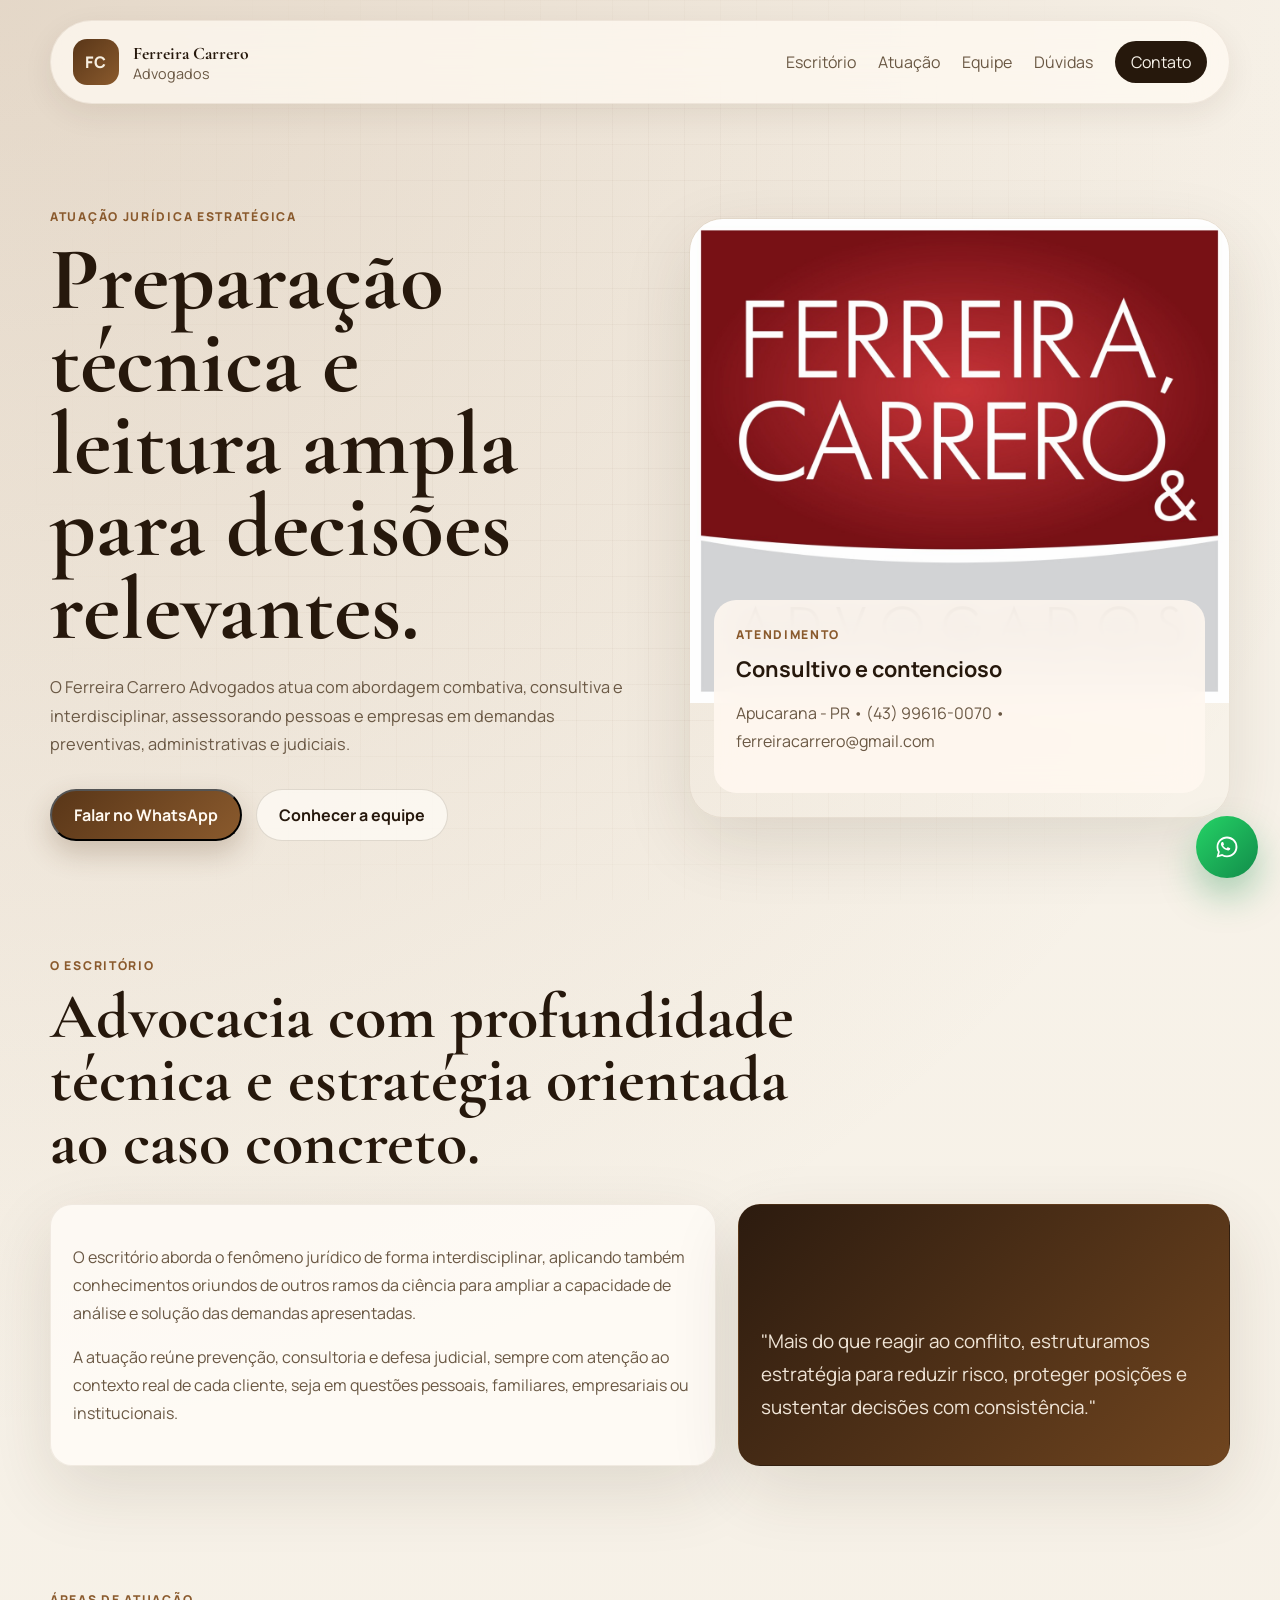
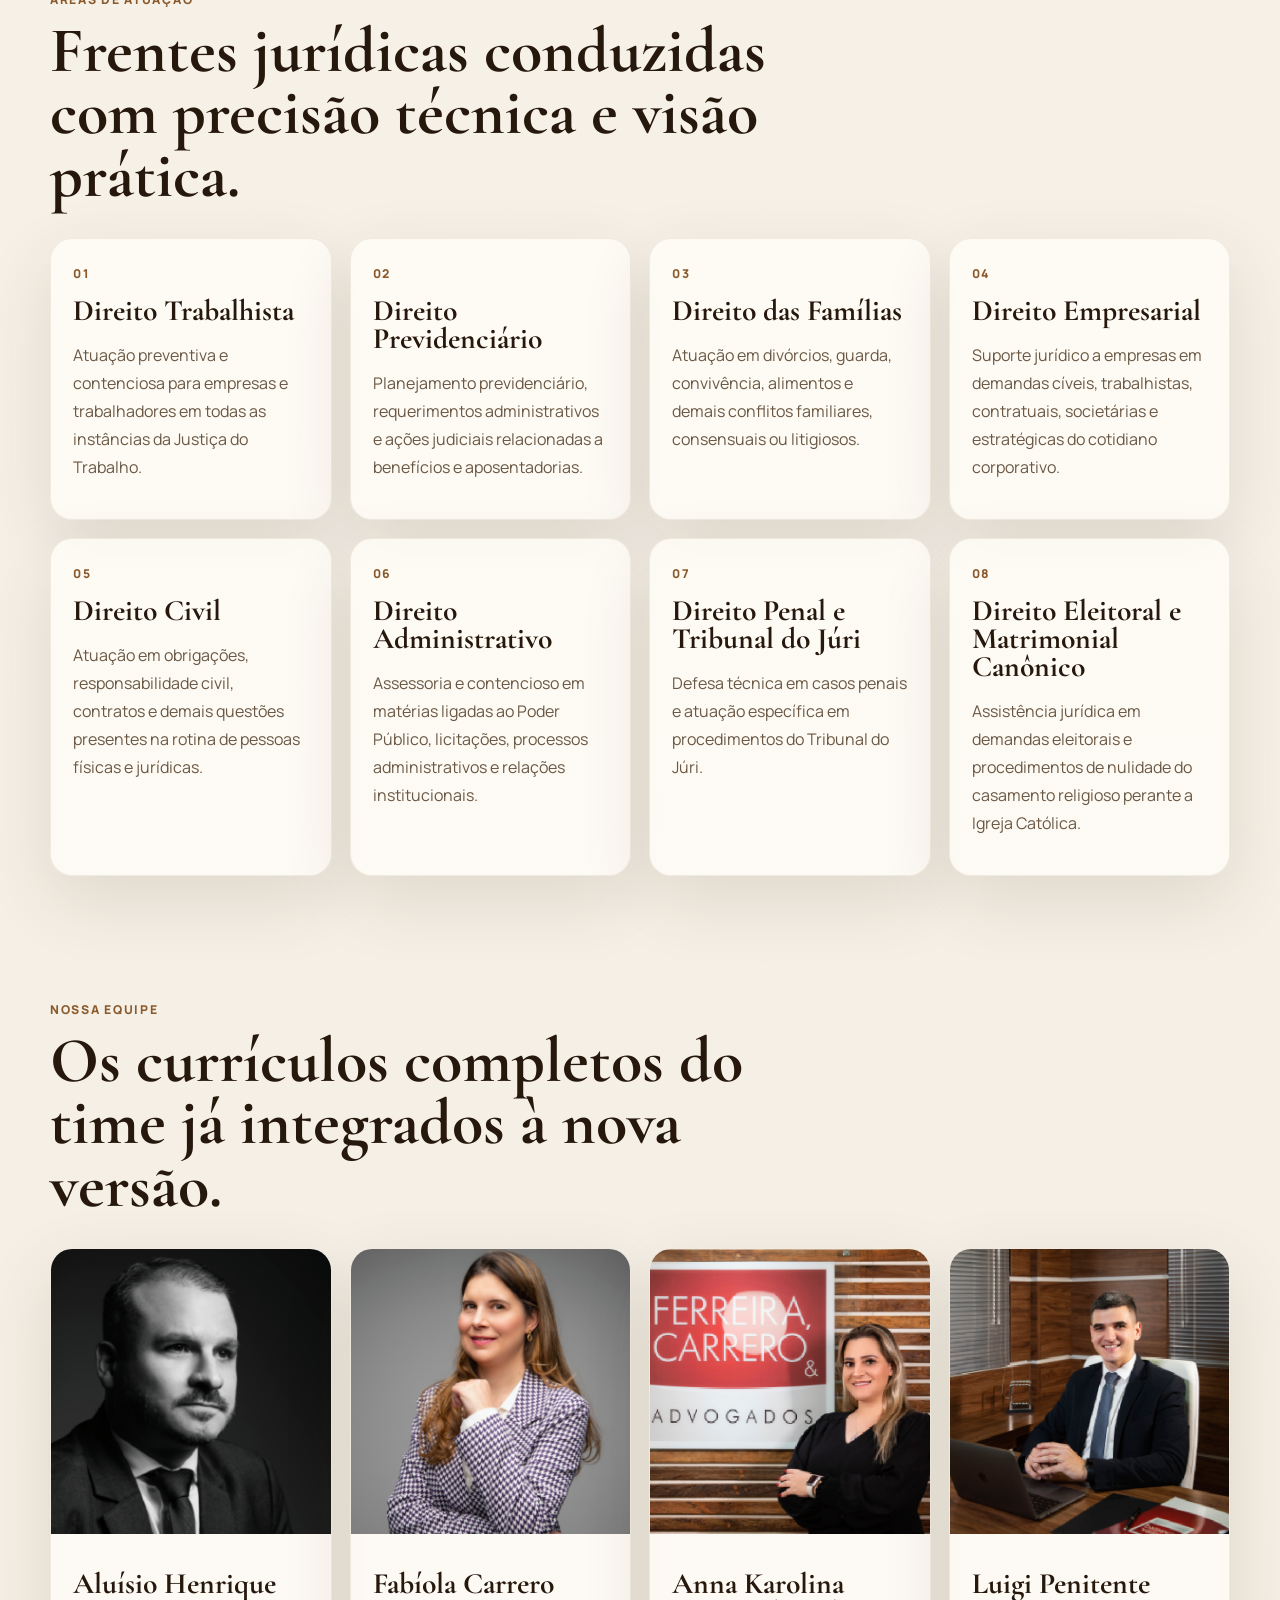
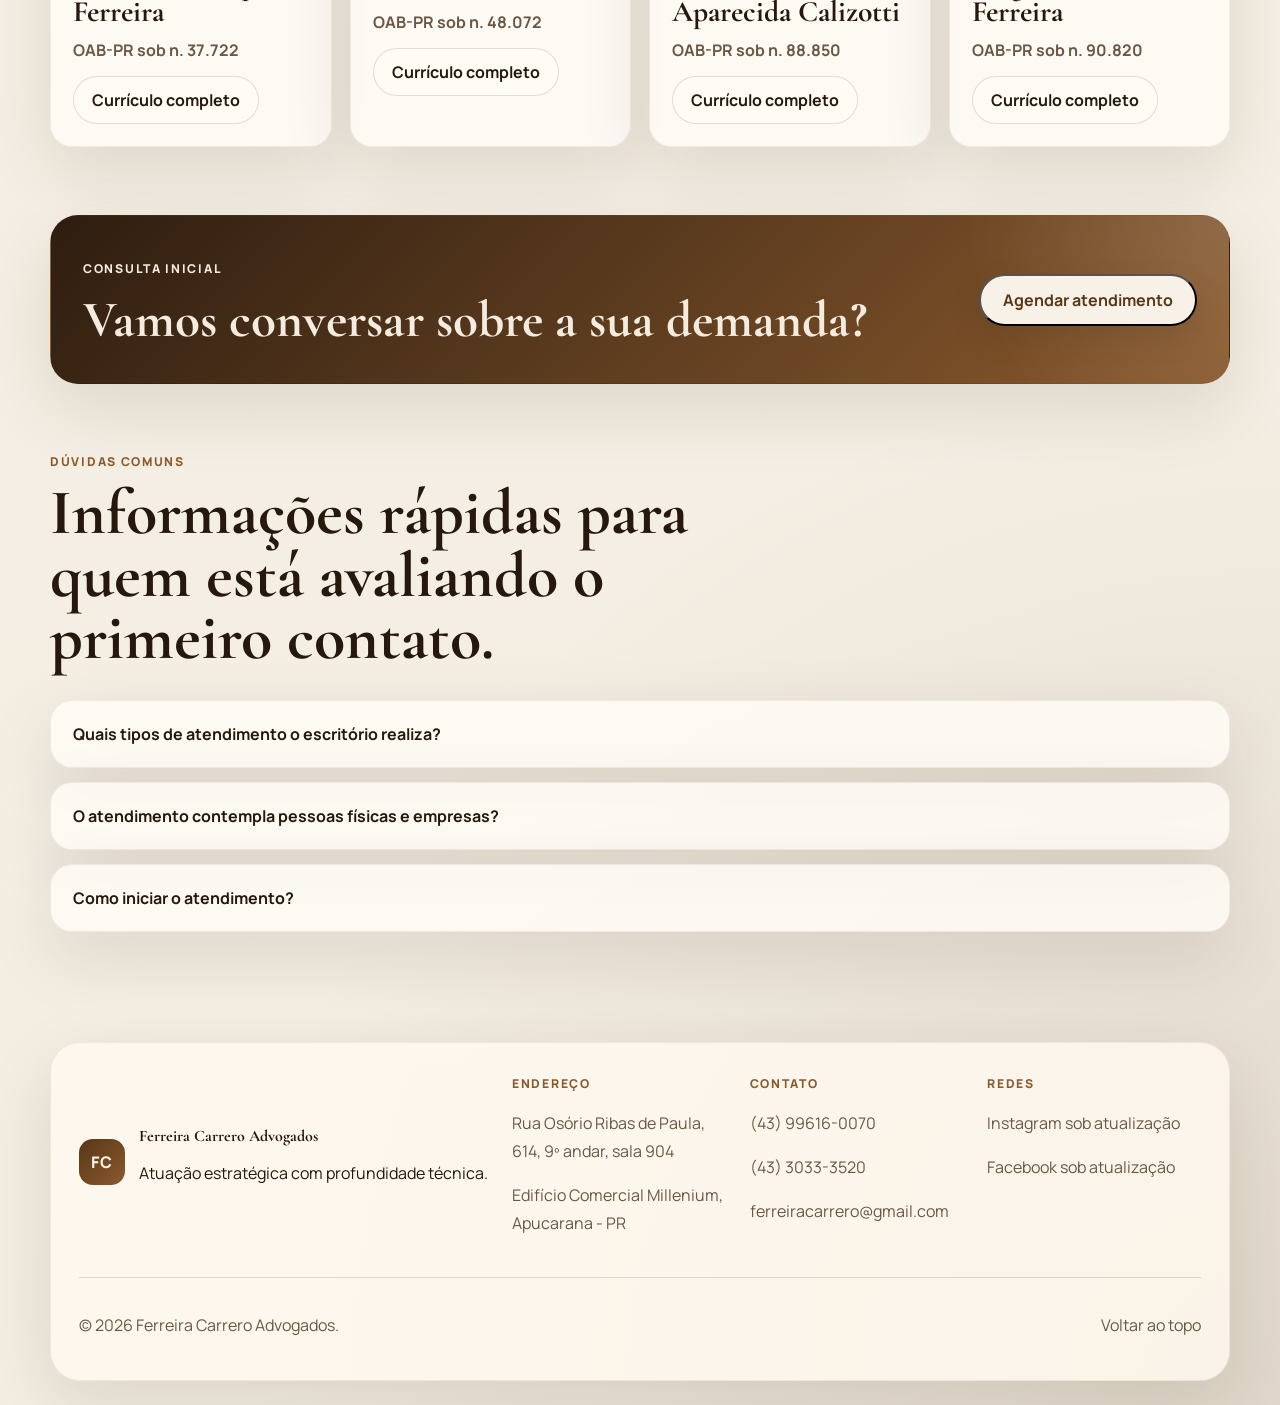
==== commit 29734948: "ajustes de telefones" ====
--- a/index.html
+++ b/index.html
@@ -51,9 +51,9 @@
               administrativas e judiciais.
             </p>
             <div class="hero-actions">
-              <a class="button button-primary" href="https://wa.me/5543996160070" target="_blank" rel="noreferrer">
+              <button class="button button-primary" type="button" data-chat-open>
                 Falar no WhatsApp
-              </a>
+              </button>
               <a class="button button-secondary" href="#equipe">Conhecer a equipe</a>
             </div>
           </div>
@@ -208,9 +208,9 @@
             <p class="eyebrow">Consulta inicial</p>
             <h2>Vamos conversar sobre a sua demanda?</h2>
           </div>
-          <a class="button button-primary" href="https://wa.me/5543996160070" target="_blank" rel="noreferrer">
+          <button class="button button-primary" type="button" data-chat-open>
             Agendar atendimento
-          </a>
+          </button>
         </section>
 
         <section id="faq" class="section">
@@ -254,8 +254,8 @@
             </div>
             <div>
               <span class="footer-label">Contato</span>
-              <p><a href="https://wa.me/5543996160070" target="_blank" rel="noreferrer">(43) 99616-0070</a></p>
-              <p><a href="tel:+554330333520">(43) 3033-3520</a></p>
+              <p><a href="#triagem" data-chat-open>(43) 99616-0070</a></p>
+              <p>(43) 3033-3520</p>
               <p><a href="mailto:ferreiracarrero@gmail.com">ferreiracarrero@gmail.com</a></p>
             </div>
             <div>
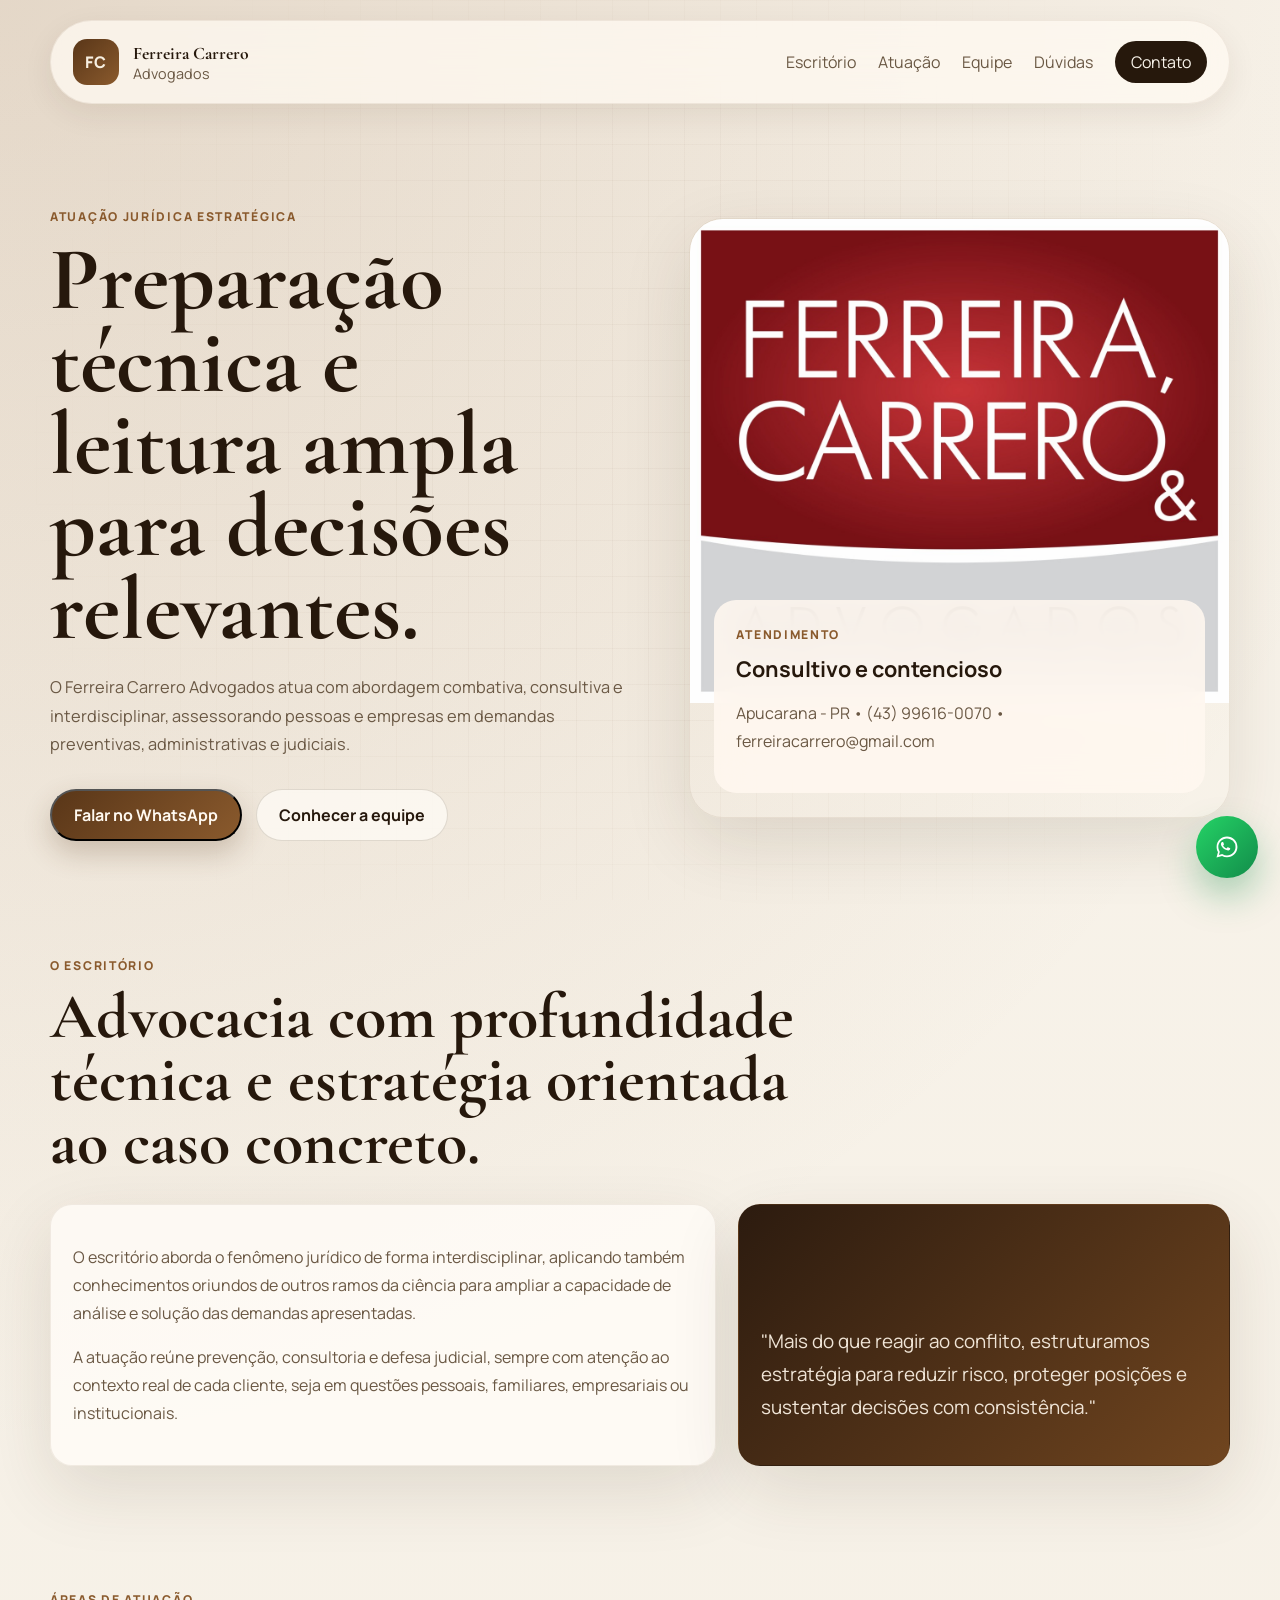
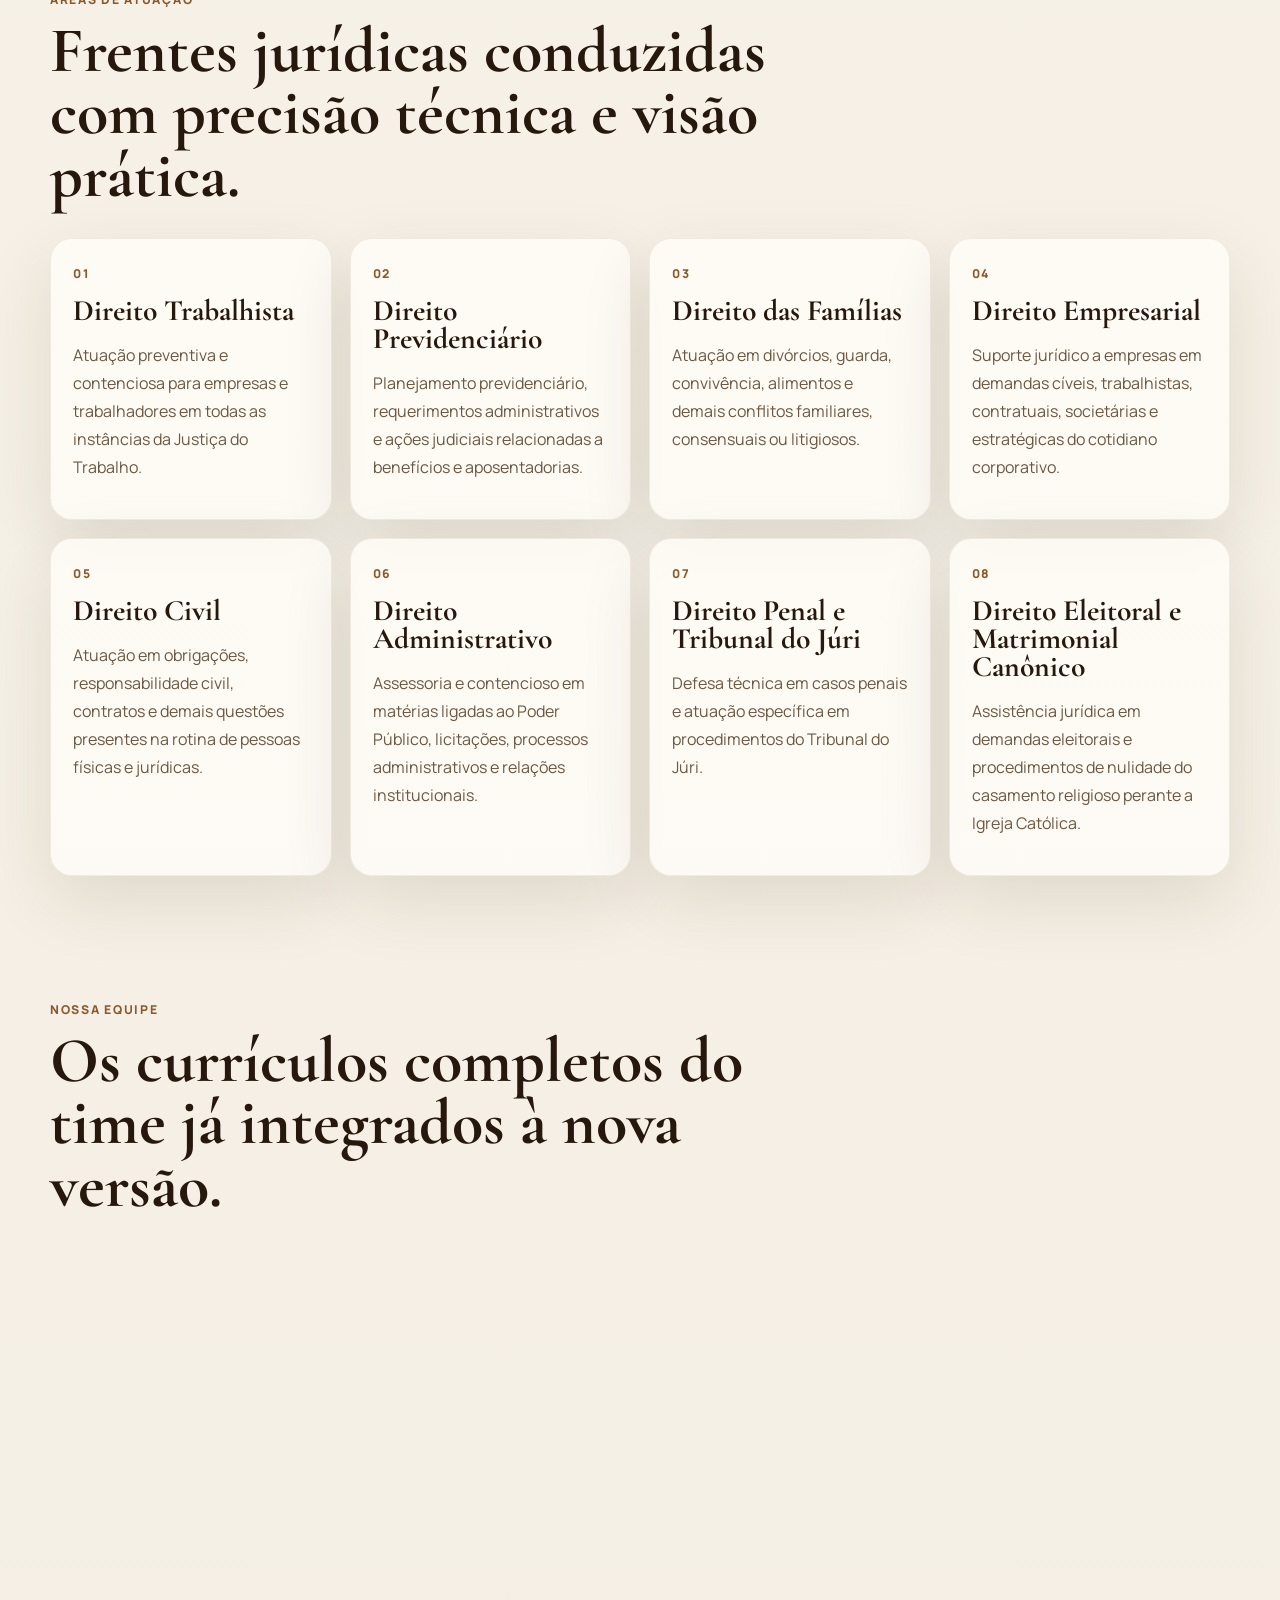
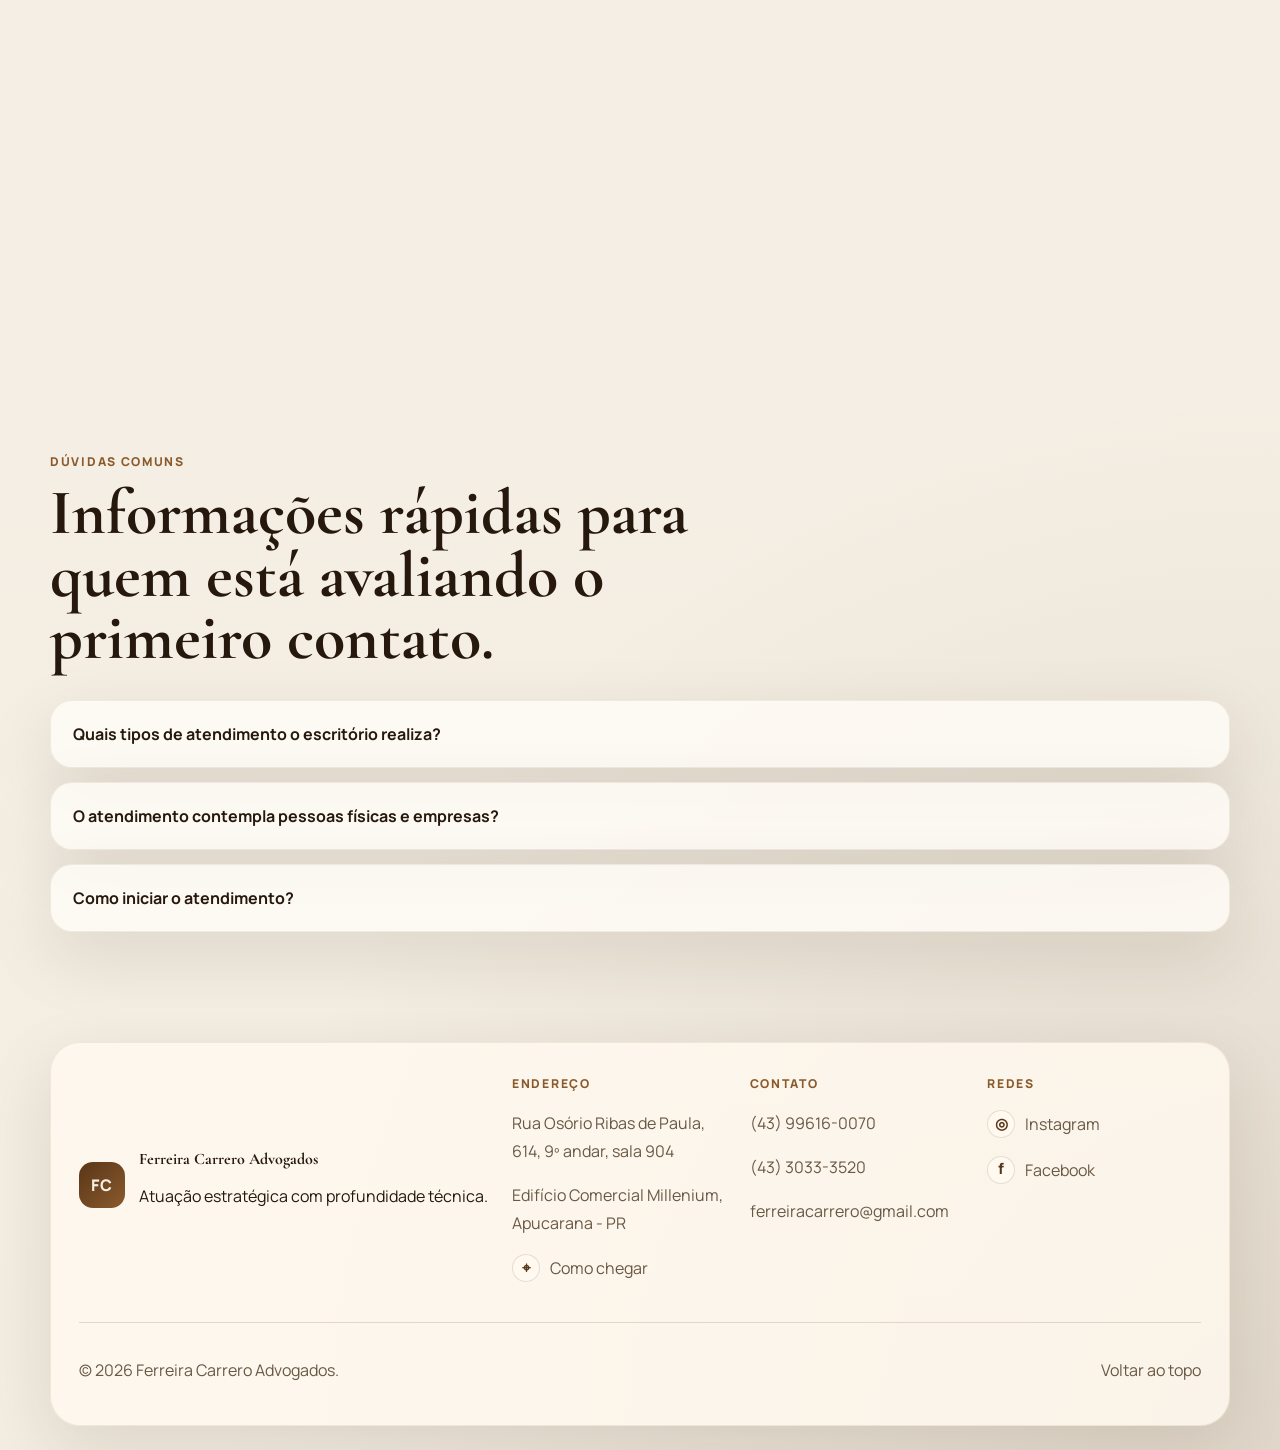
==== commit 00ce5bed: "ajustes instagram e endereco" ====
--- a/index.html
+++ b/index.html
@@ -251,6 +251,18 @@
               <span class="footer-label">Endereço</span>
               <p>Rua Osório Ribas de Paula, 614, 9º andar, sala 904</p>
               <p>Edifício Comercial Millenium, Apucarana - PR</p>
+              <p>
+                <a
+                  class="social-link"
+                  href="https://maps.app.goo.gl/AbCJXDdm7kEY1gBFA"
+                  target="_blank"
+                  rel="noreferrer"
+                  aria-label="Como chegar ao escritório Ferreira Carrero Advogados"
+                >
+                  <span class="social-icon" aria-hidden="true">⌖</span>
+                  <span>Como chegar</span>
+                </a>
+              </p>
             </div>
             <div>
               <span class="footer-label">Contato</span>
@@ -260,8 +272,18 @@
             </div>
             <div>
               <span class="footer-label">Redes</span>
-              <p>Instagram sob atualização</p>
-              <p>Facebook sob atualização</p>
+              <p>
+                <a class="social-link" href="https://www.instagram.com/ferreiracarrero.advocacia/" target="_blank" rel="noreferrer" aria-label="Instagram Ferreira Carrero Advocacia">
+                  <span class="social-icon" aria-hidden="true">◎</span>
+                  <span>Instagram</span>
+                </a>
+              </p>
+              <p>
+                <a class="social-link" href="https://www.facebook.com/ferreiracarreroadvocacia/?_rdr" target="_blank" rel="noreferrer" aria-label="Facebook Ferreira Carrero Advocacia">
+                  <span class="social-icon" aria-hidden="true">f</span>
+                  <span>Facebook</span>
+                </a>
+              </p>
             </div>
           </div>
         </div>
--- a/styles.css
+++ b/styles.css
@@ -538,6 +538,31 @@
   flex: 1;
 }
 
+.social-link {
+  display: inline-flex;
+  align-items: center;
+  gap: 10px;
+}
+
+.social-link:hover,
+.social-link:focus-visible {
+  color: var(--text);
+}
+
+.social-icon {
+  width: 28px;
+  height: 28px;
+  display: inline-flex;
+  align-items: center;
+  justify-content: center;
+  border-radius: 999px;
+  border: 1px solid rgba(89, 54, 24, 0.14);
+  background: rgba(255, 250, 242, 0.86);
+  color: var(--accent-strong);
+  font-size: 0.95rem;
+  font-weight: 800;
+}
+
 .footer-bottom {
   margin-top: 24px;
   padding-top: 20px;
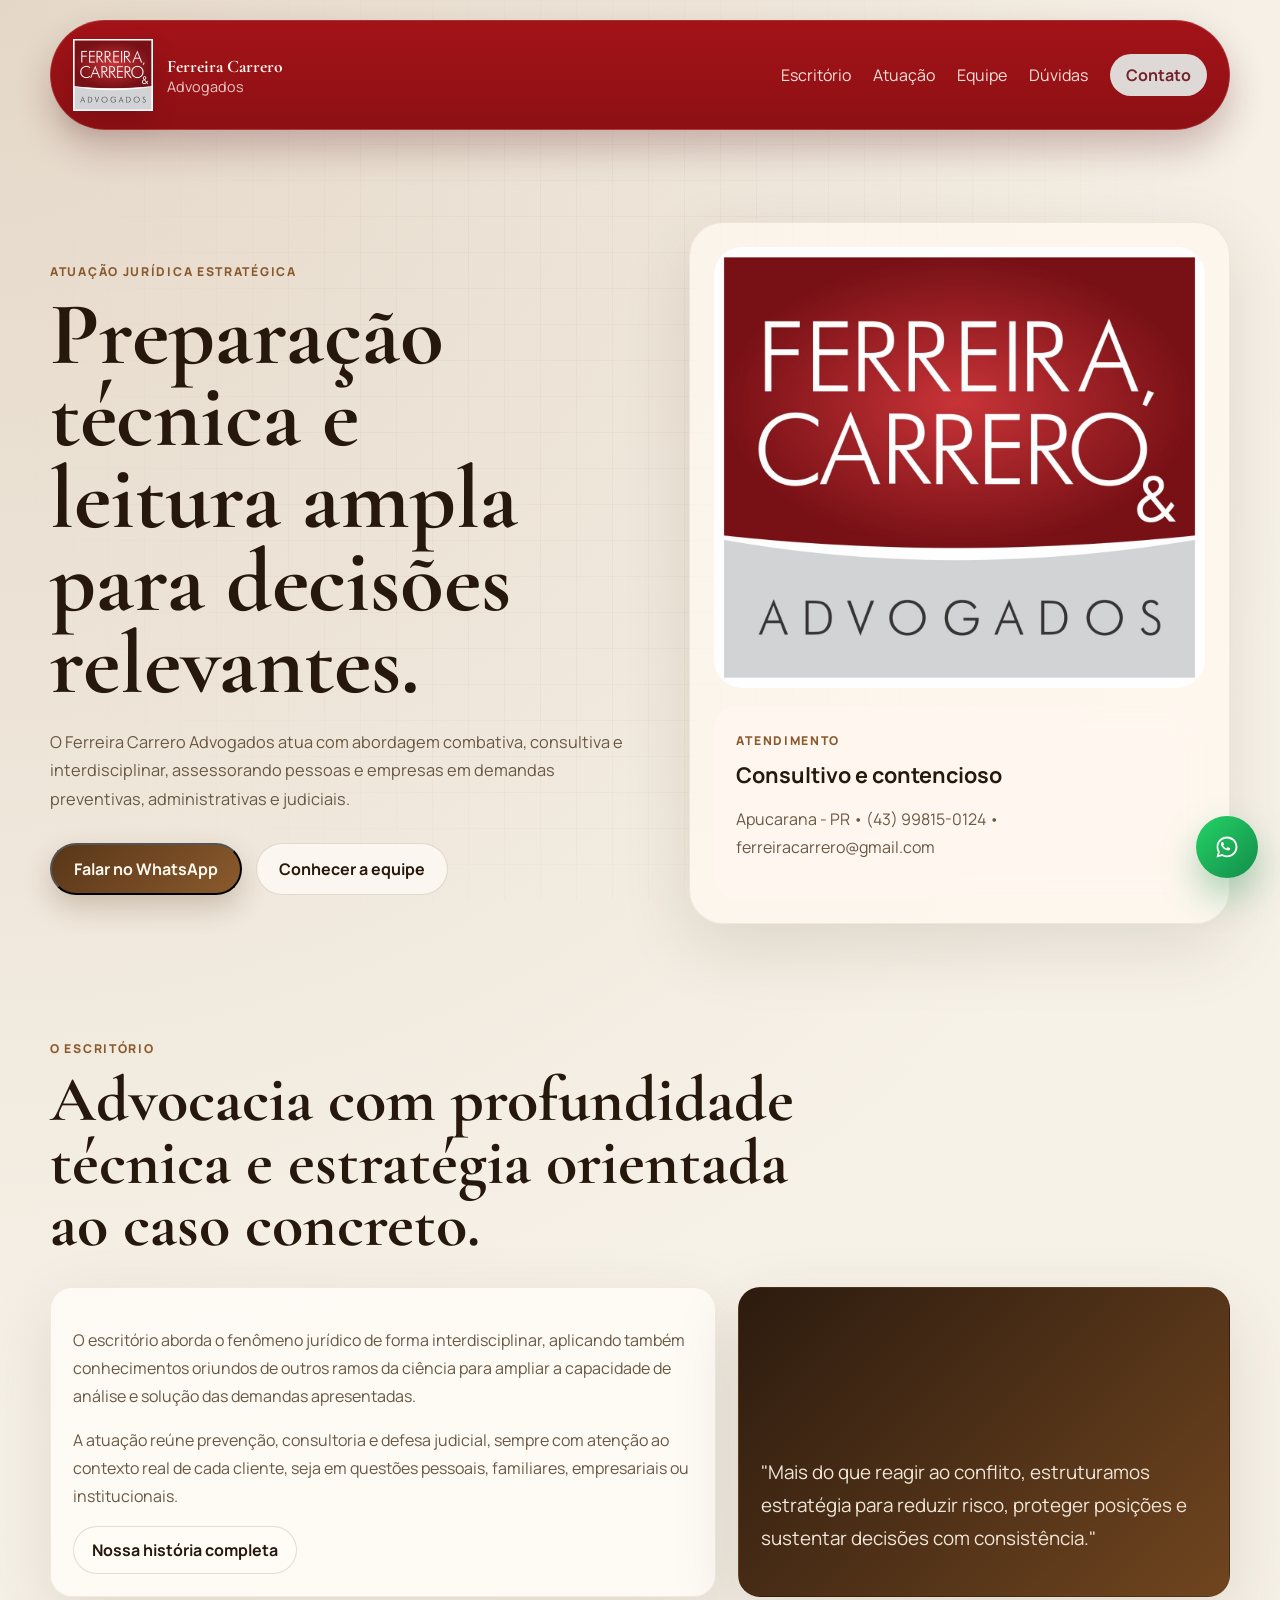
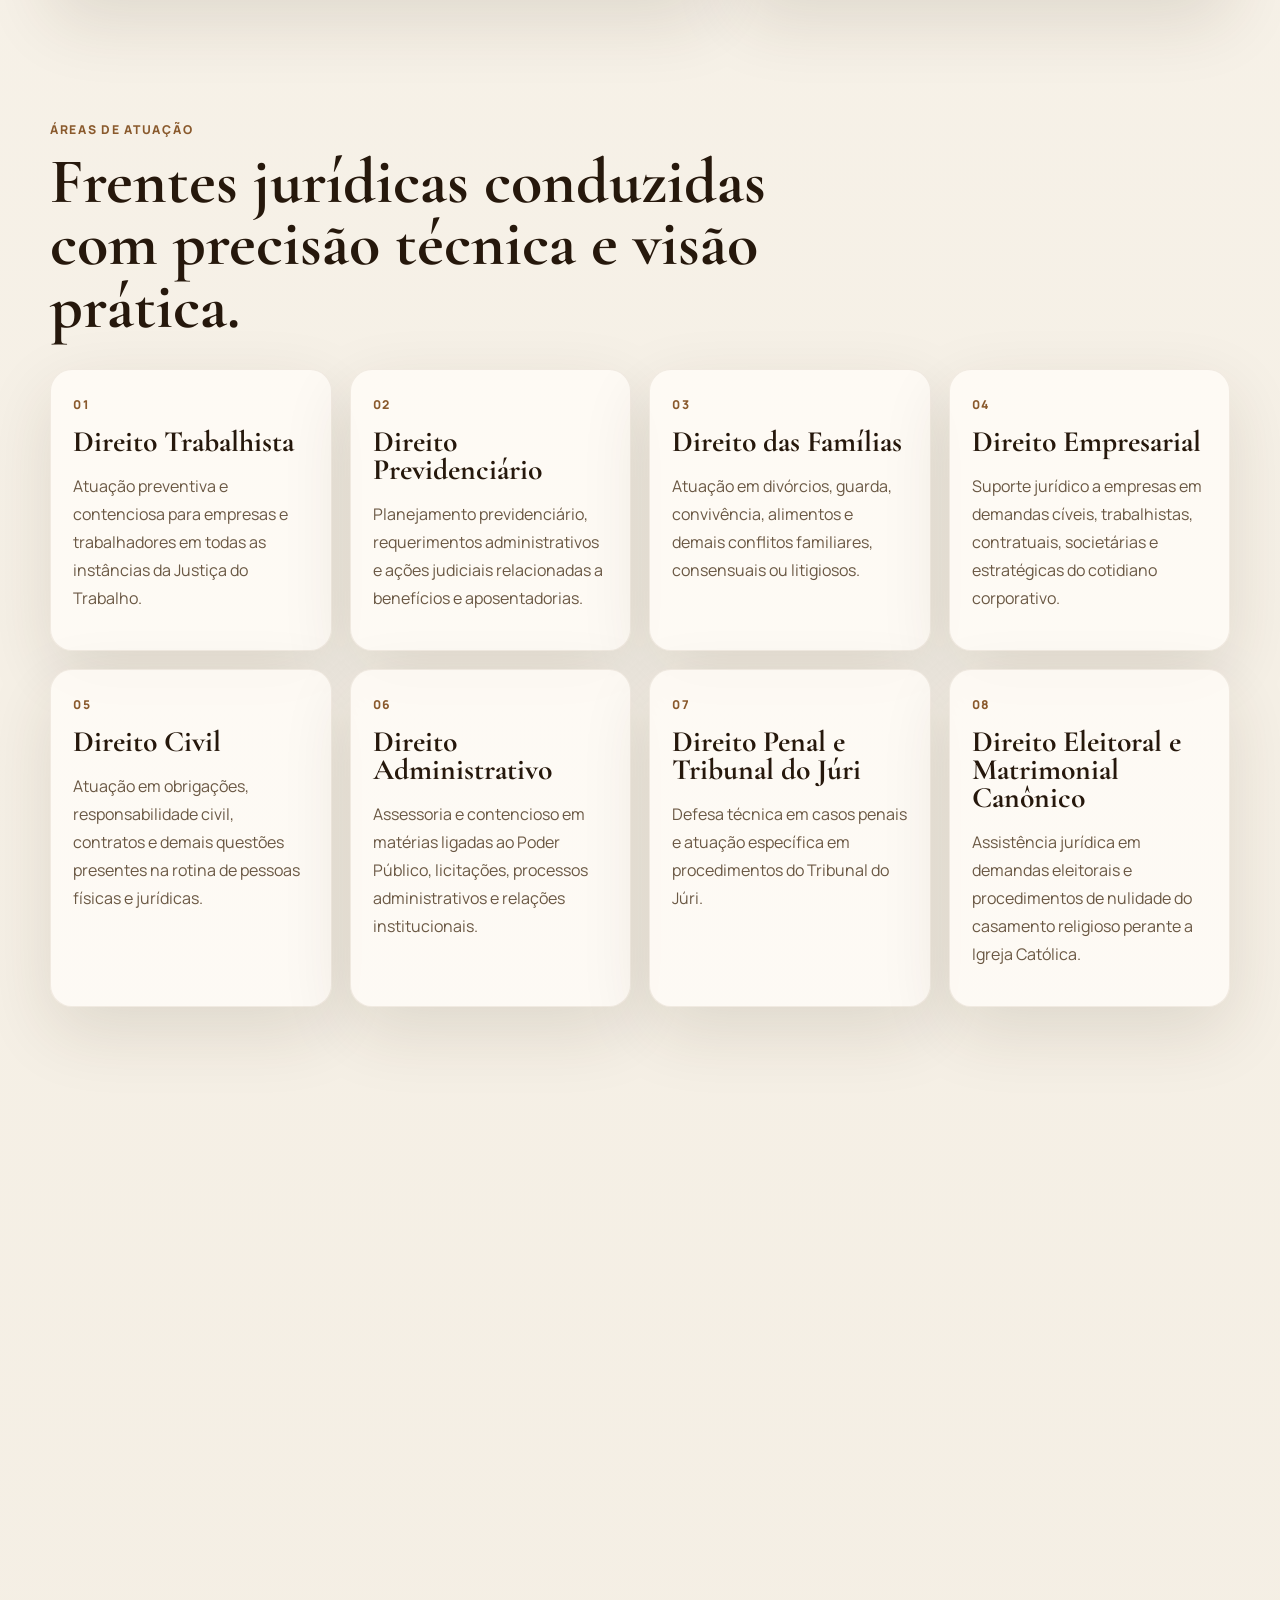
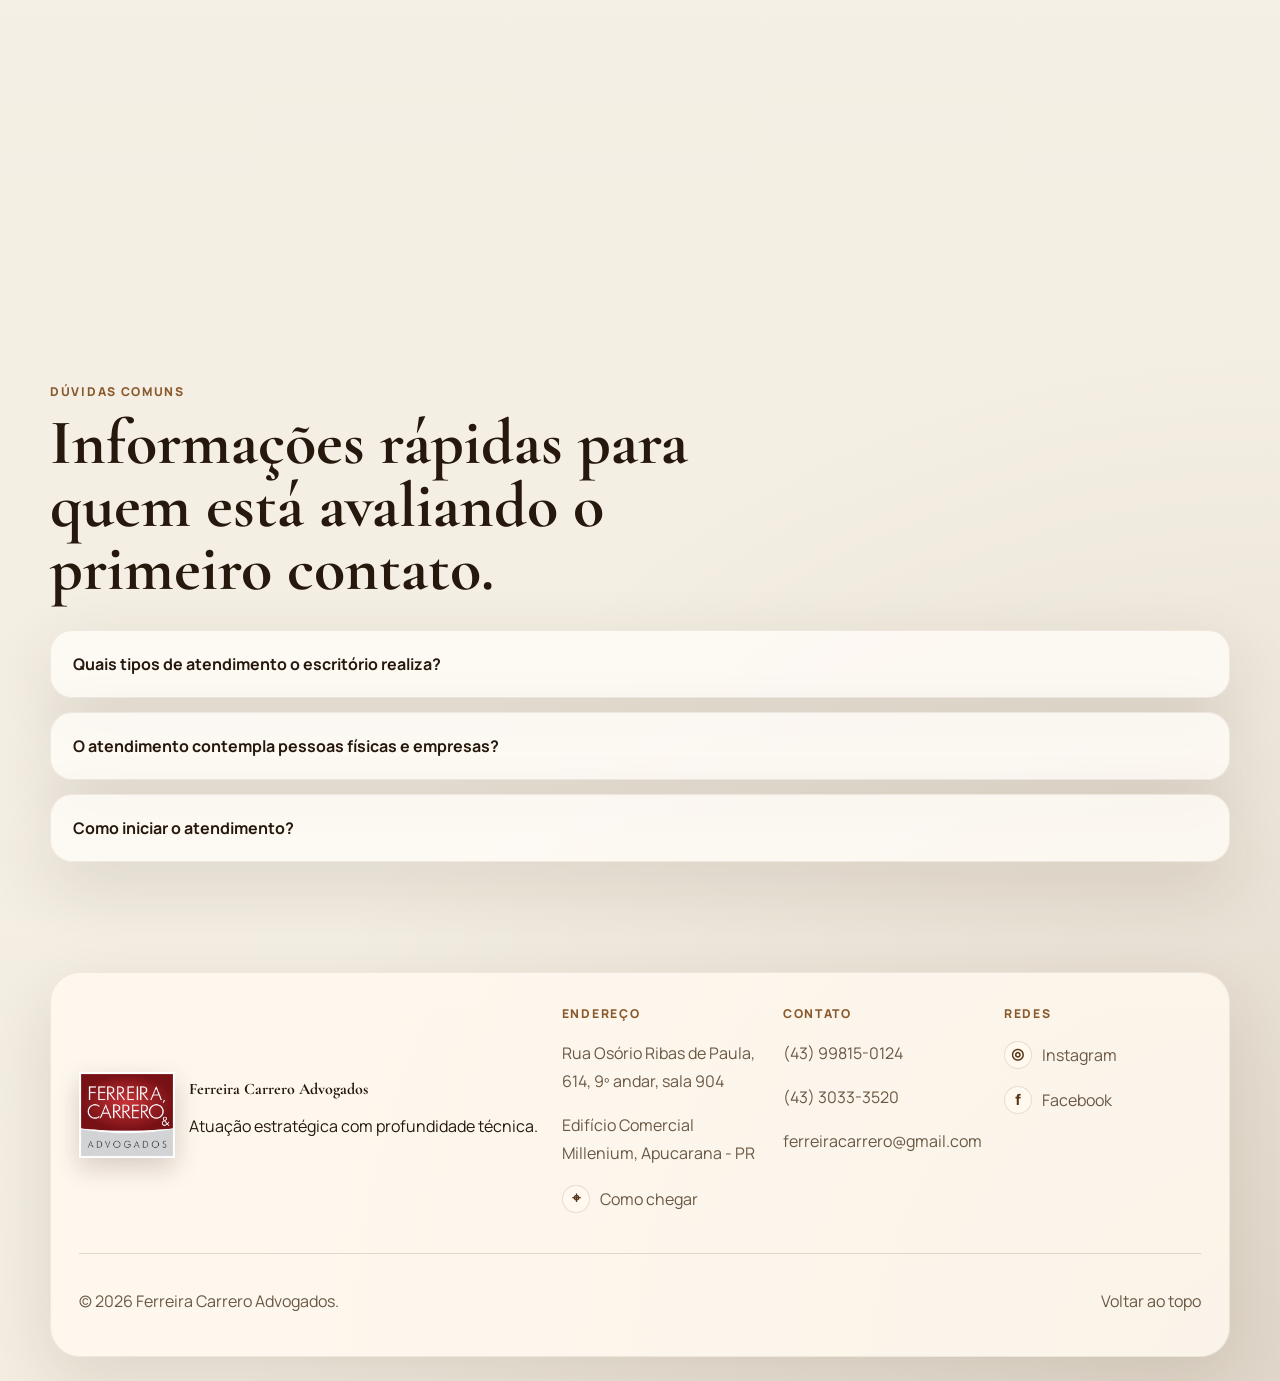
==== commit 1016e68c: "Ajustes nossa historia e advogad" ====
--- a/index.html
+++ b/index.html
@@ -20,7 +20,7 @@
     <div class="page-shell">
       <header class="site-header">
         <a class="brand" href="#inicio" aria-label="Ir para o início">
-          <span class="brand-mark">FC</span>
+          <img src="./assets/images/office.jpg" alt="Ferreira Carrero Advogados" class="brand-mark" />
           <span class="brand-copy">
             <strong>Ferreira Carrero</strong>
             <span>Advogados</span>
@@ -66,7 +66,7 @@
             <div class="hero-badge">
               <span class="panel-label">Atendimento</span>
               <strong>Consultivo e contencioso</strong>
-              <p>Apucarana - PR • (43) 99616-0070 • ferreiracarrero@gmail.com</p>
+              <p>Apucarana - PR • (43) 99815-0124 • ferreiracarrero@gmail.com</p>
             </div>
           </aside>
         </section>
@@ -89,6 +89,9 @@
                 contexto real de cada cliente, seja em questões pessoais, familiares,
                 empresariais ou institucionais.
               </p>
+              <button class="team-modal-trigger" type="button" data-modal-target="office-history">
+                Nossa história completa
+              </button>
             </article>
 
             <article class="quote-card reveal reveal-delay">
@@ -107,42 +110,42 @@
           </div>
 
           <div class="practice-grid">
-            <article class="practice-card reveal">
+            <article class="practice-card reveal" role="button" tabindex="0" data-modal-target="practice-trabalhista" aria-label="Abrir detalhes de Direito Trabalhista">
               <span>01</span>
               <h3>Direito Trabalhista</h3>
               <p>Atuação preventiva e contenciosa para empresas e trabalhadores em todas as instâncias da Justiça do Trabalho.</p>
             </article>
-            <article class="practice-card reveal">
+            <article class="practice-card reveal" role="button" tabindex="0" data-modal-target="practice-previdenciario" aria-label="Abrir detalhes de Direito Previdenciário">
               <span>02</span>
               <h3>Direito Previdenciário</h3>
               <p>Planejamento previdenciário, requerimentos administrativos e ações judiciais relacionadas a benefícios e aposentadorias.</p>
             </article>
-            <article class="practice-card reveal">
+            <article class="practice-card reveal" role="button" tabindex="0" data-modal-target="practice-familias" aria-label="Abrir detalhes de Direito das Famílias">
               <span>03</span>
               <h3>Direito das Famílias</h3>
               <p>Atuação em divórcios, guarda, convivência, alimentos e demais conflitos familiares, consensuais ou litigiosos.</p>
             </article>
-            <article class="practice-card reveal">
+            <article class="practice-card reveal" role="button" tabindex="0" data-modal-target="practice-empresarial" aria-label="Abrir detalhes de Direito Empresarial">
               <span>04</span>
               <h3>Direito Empresarial</h3>
               <p>Suporte jurídico a empresas em demandas cíveis, trabalhistas, contratuais, societárias e estratégicas do cotidiano corporativo.</p>
             </article>
-            <article class="practice-card reveal">
+            <article class="practice-card reveal" role="button" tabindex="0" data-modal-target="practice-civil" aria-label="Abrir detalhes de Direito Civil">
               <span>05</span>
               <h3>Direito Civil</h3>
               <p>Atuação em obrigações, responsabilidade civil, contratos e demais questões presentes na rotina de pessoas físicas e jurídicas.</p>
             </article>
-            <article class="practice-card reveal">
+            <article class="practice-card reveal" role="button" tabindex="0" data-modal-target="practice-administrativo" aria-label="Abrir detalhes de Direito Administrativo">
               <span>06</span>
               <h3>Direito Administrativo</h3>
               <p>Assessoria e contencioso em matérias ligadas ao Poder Público, licitações, processos administrativos e relações institucionais.</p>
             </article>
-            <article class="practice-card reveal">
+            <article class="practice-card reveal" role="button" tabindex="0" data-modal-target="practice-penal" aria-label="Abrir detalhes de Direito Penal e Tribunal do Júri">
               <span>07</span>
               <h3>Direito Penal e Tribunal do Júri</h3>
               <p>Defesa técnica em casos penais e atuação específica em procedimentos do Tribunal do Júri.</p>
             </article>
-            <article class="practice-card reveal">
+            <article class="practice-card reveal" role="button" tabindex="0" data-modal-target="practice-eleitoral-canonico" aria-label="Abrir detalhes de Direito Eleitoral e Matrimonial Canônico">
               <span>08</span>
               <h3>Direito Eleitoral e Matrimonial Canônico</h3>
               <p>Assistência jurídica em demandas eleitorais e procedimentos de nulidade do casamento religioso perante a Igreja Católica.</p>
@@ -153,7 +156,6 @@
         <section id="equipe" class="section">
           <div class="section-heading reveal">
             <p class="eyebrow">Nossa equipe</p>
-            <h2>Os currículos completos do time já integrados à nova versão.</h2>
           </div>
 
           <div class="team-grid">
@@ -180,10 +182,10 @@
             </article>
 
             <article class="team-card reveal">
-              <img src="./assets/images/anna.png" alt="Anna Karolina Aparecida Calizotti" class="team-photo" />
+              <img src="./assets/images/hariana.jpeg" alt="Hariana Andrade Alves" class="team-photo" />
               <div class="team-copy">
-                <h3>Anna Karolina Aparecida Calizotti</h3>
-                <p class="team-oab">OAB-PR sob n. 88.850</p>
+                <h3>Hariana Andrade Alves</h3>
+                <p class="team-oab">OAB-PR sob n. 94.099</p>
                 <button class="team-modal-trigger" type="button" data-modal-target="bio-anna">
                   Currículo completo
                 </button>
@@ -239,7 +241,7 @@
       <footer id="contato" class="site-footer">
         <div class="footer-top">
           <div class="footer-brand">
-            <span class="brand-mark">FC</span>
+            <img src="./assets/images/office.jpg" alt="Ferreira Carrero Advogados" class="brand-mark" />
             <div>
               <strong>Ferreira Carrero Advogados</strong>
               <p>Atuação estratégica com profundidade técnica.</p>
@@ -266,7 +268,7 @@
             </div>
             <div>
               <span class="footer-label">Contato</span>
-              <p><a href="#triagem" data-chat-open>(43) 99616-0070</a></p>
+              <p><a href="#triagem" data-chat-open>(43) 99815-0124</a></p>
               <p>(43) 3033-3520</p>
               <p><a href="mailto:ferreiracarrero@gmail.com">ferreiracarrero@gmail.com</a></p>
             </div>
@@ -354,12 +356,12 @@
 
     <template id="bio-anna">
       <div class="modal-body">
-        <p class="modal-eyebrow">OAB-PR sob n. 88.850</p>
-        <h3 id="modal-title">Anna Karolina Aparecida Calizotti</h3>
-        <ul class="modal-list">
-          <li>Formada em Direito no ano de 2015, pela FAP - Faculdade de Apucarana.</li>
-          <li>Especialista em Direito Previdenciário pela UNOPAR - Universidade Norte do Paraná.</li>
-          <li>Especialista em Direito do Trabalho e Direito Processual do Trabalho pela UNOPAR - Universidade Norte do Paraná.</li>
+        <p class="modal-eyebrow">OAB-PR sob n. 94.099</p>
+        <h3 id="modal-title">Hariana Andrade Alves</h3>
+        <ul class="modal-list">
+          <li>Graduação em Direito no ano de 2017 pela Faculdade de Apucarana (FAP).</li>
+          <li>Especialista em Direito e Processo Previdenciário pelo Instituto Damásio de Direito.</li>
+          <li>Especialista em Prática Previdenciária e Trabalhista pelo Centro Universitário União das Américas.</li>
         </ul>
       </div>
     </template>
@@ -369,10 +371,202 @@
         <p class="modal-eyebrow">OAB-PR sob n. 90.820</p>
         <h3 id="modal-title">Luigi Penitente Ferreira</h3>
         <ul class="modal-list">
-          <li>Formado em Direito no ano de 2019, pela FAP - Faculdade de Apucarana.</li>
+          <li>Formado em Direito no ano de 2017, pela FAP - Faculdade de Apucarana.</li>
           <li>Especialista em Direito Administrativo pela UEL - Universidade Estadual de Londrina.</li>
           <li>Assessor Jurídico e Procurador do Município de Novo Itacolomi/PR.</li>
         </ul>
+      </div>
+    </template>
+
+    <template id="practice-trabalhista">
+      <div class="modal-body">
+        <p class="modal-eyebrow">Áreas de atuação</p>
+        <h3 id="modal-title">Direito Trabalhista</h3>
+        <p>
+          Escritório especializado na área, com equipe composta por advogados professores, autores de livros e artigos, pós-graduados, mestres e com sólida atuação consultiva e contenciosa.
+        </p>
+        <p>
+          A atuação contempla assessoria empresarial preventiva e demandas de trabalhadores em disputas como:
+        </p>
+        <ul class="modal-list">
+          <li>Acidente de trabalho.</li>
+          <li>Horas extras.</li>
+          <li>Dano moral e discriminação.</li>
+          <li>Adicional de insalubridade e periculosidade.</li>
+          <li>Reversão de demissão.</li>
+          <li>Verbas rescisórias e salários.</li>
+        </ul>
+      </div>
+    </template>
+
+    <template id="practice-previdenciario">
+      <div class="modal-body">
+        <p class="modal-eyebrow">Áreas de atuação</p>
+        <h3 id="modal-title">Direito Previdenciário</h3>
+        <p>
+          Escritório especializado na área, com equipe composta por advogados pós-graduados, atuando tanto na assessoria empresarial preventiva e contenciosa quanto na defesa de segurados do INSS e regimes próprios.
+        </p>
+        <p>
+          Entre os principais pleitos e estratégias trabalhadas estão:
+        </p>
+        <ul class="modal-list">
+          <li>Aposentadoria por tempo de contribuição.</li>
+          <li>Aposentadoria por idade.</li>
+          <li>Aposentadoria por invalidez.</li>
+          <li>Auxílio-acidente.</li>
+          <li>Pensão por morte.</li>
+          <li>Auxílio-reclusão.</li>
+          <li>Benefício de Prestação Continuada.</li>
+          <li>Ações regressivas em caso de acidente de trabalho.</li>
+        </ul>
+      </div>
+    </template>
+
+    <template id="practice-familias">
+      <div class="modal-body">
+        <p class="modal-eyebrow">Áreas de atuação</p>
+        <h3 id="modal-title">Direito das Famílias</h3>
+        <p>
+          O escritório conta com equipe com atuação específica em conflitos familiares e patrimoniais, conduzindo casos consensuais e litigiosos com técnica e sensibilidade.
+        </p>
+        <ul class="modal-list">
+          <li>Divórcio.</li>
+          <li>Alimentos.</li>
+          <li>Pacto antenupcial.</li>
+          <li>Guarda.</li>
+          <li>Tutela.</li>
+          <li>Visitas e convivência.</li>
+          <li>Inventário.</li>
+        </ul>
+      </div>
+    </template>
+
+    <template id="practice-empresarial">
+      <div class="modal-body">
+        <p class="modal-eyebrow">Áreas de atuação</p>
+        <h3 id="modal-title">Direito Empresarial</h3>
+        <p>
+          O escritório possui equipe com atuação em consultoria e contencioso empresarial, oferecendo suporte jurídico estratégico para empresas em diferentes fases e estruturas de negócio.
+        </p>
+        <ul class="modal-list">
+          <li>Títulos de crédito.</li>
+          <li>Sociedades.</li>
+          <li>Assessoria empresarial geral.</li>
+          <li>Demandas contratuais e estratégicas do cotidiano corporativo.</li>
+        </ul>
+      </div>
+    </template>
+
+    <template id="practice-civil">
+      <div class="modal-body">
+        <p class="modal-eyebrow">Áreas de atuação</p>
+        <h3 id="modal-title">Direito Civil</h3>
+        <p>
+          O escritório atua nas variadas áreas do Direito Civil, incluindo direitos da personalidade e temas recorrentes na rotina de pessoas físicas e empresas.
+        </p>
+        <ul class="modal-list">
+          <li>Contratos.</li>
+          <li>Responsabilidade civil.</li>
+          <li>Obrigações.</li>
+          <li>Direitos da personalidade.</li>
+          <li>Direitos reais.</li>
+          <li>Direito do consumidor.</li>
+        </ul>
+      </div>
+    </template>
+
+    <template id="practice-administrativo">
+      <div class="modal-body">
+        <p class="modal-eyebrow">Áreas de atuação</p>
+        <h3 id="modal-title">Direito Administrativo</h3>
+        <p>
+          O escritório conta com equipe com experiência junto ao Poder Público e assessoria jurídica institucional, o que amplia a capacidade técnica para atuação administrativa preventiva e contenciosa.
+        </p>
+        <ul class="modal-list">
+          <li>Defesa de servidores públicos em processos administrativos.</li>
+          <li>Assessoria preventiva e contenciosa a empresas participantes de licitações.</li>
+          <li>Litígios com o Poder Público.</li>
+          <li>Pareceres jurídicos.</li>
+          <li>Cobrança de direitos estatutários de servidores públicos.</li>
+          <li>Defesa em ações de improbidade administrativa.</li>
+        </ul>
+      </div>
+    </template>
+
+    <template id="practice-penal">
+      <div class="modal-body">
+        <p class="modal-eyebrow">Áreas de atuação</p>
+        <h3 id="modal-title">Direito Penal e Tribunal do Júri</h3>
+        <p>
+          A atuação penal abrange defesa jurídica perante Delegacias de Polícia e Poder Judiciário, inclusive em casos de repercussão, além de preparação técnica específica para o procedimento do Tribunal do Júri.
+        </p>
+        <ul class="modal-list">
+          <li>Crimes contra a honra.</li>
+          <li>Crimes contra o patrimônio.</li>
+          <li>Crimes contra os costumes.</li>
+          <li>Crimes de trânsito.</li>
+          <li>Crimes contra a Administração Pública.</li>
+          <li>Crimes eleitorais e contravenções penais.</li>
+          <li>Crimes contra a mulher e crimes contra a vida.</li>
+          <li>Investigação defensiva e preparação completa para Júri.</li>
+        </ul>
+      </div>
+    </template>
+
+    <template id="practice-eleitoral-canonico">
+      <div class="modal-body">
+        <p class="modal-eyebrow">Áreas de atuação</p>
+        <h3 id="modal-title">Direito Eleitoral e Matrimonial Canônico</h3>
+        <p>
+          O escritório presta assistência em contencioso e consultoria eleitoral, além de atuação específica em procedimentos de nulidade do casamento religioso perante a Igreja Católica.
+        </p>
+        <p>
+          Na frente eleitoral, a atuação inclui:
+        </p>
+        <ul class="modal-list">
+          <li>Impugnação a registro de candidatura.</li>
+          <li>Propaganda e representações eleitorais.</li>
+          <li>Prestação de contas.</li>
+          <li>Ações de impugnação de mandato eletivo.</li>
+          <li>Assessoria preventiva a campanhas eleitorais e partidos políticos.</li>
+          <li>Assessoria em convenções e registro de candidatura.</li>
+        </ul>
+        <p>
+          Na área matrimonial canônica, o escritório atua na elaboração do libelo inicial e na advocacia perante o Tribunal Eclesiástico para casos de anulação de casamento religioso.
+        </p>
+      </div>
+    </template>
+
+    <template id="office-history">
+      <div class="modal-body">
+        <p class="modal-eyebrow">O escritório</p>
+        <h3 id="modal-title">Nossa história</h3>
+        <div class="history-layout">
+          <div class="history-media">
+            <img
+              src="./assets/images/nossahistoria.jpg"
+              alt="Ambiente interno do escritório Ferreira Carrero Advogados"
+              class="modal-figure"
+            />
+          </div>
+          <div class="history-copy">
+            <p>
+              Tudo começou no ano de 2005, com o advogado Aluísio Ferreira, tornando-se sócia, no ano de 2008, a advogada Fabíola Carrero, dando início ao escritório Ferreira, Carrero &amp; Advogados. Mais tarde se associaram os advogados Anna Karolina Aparecida Calizotti e Luigi Penitente Ferreira.
+            </p>
+            <p>
+              Sempre tiveram como objetivo a consolidação de um novo conceito de advocacia, fundado na estratégia, técnica jurídica, prestação de serviços personalizados, com atuação harmônica e interdisciplinar nas diversas áreas do Direito.
+            </p>
+            <p>
+              A qualidade e a inovação do trabalho prestado, oferecendo uma forma de advocacia atualizada, firmada em uma atuação sólida balizada com o que se decide nos Tribunais Superiores e em sintonia com as discussões doutrinárias e acadêmicas, é o que pauta a atuação profissional do escritório.
+            </p>
+            <p>
+              Para isso, os sócios e a equipe estão continuamente buscando conhecimento jurídico com estudos em cursos de Doutorado, Mestrado, Especialização e Aperfeiçoamento, além de produção doutrinária e melhor embasamento das teses defendidas.
+            </p>
+            <p>
+              Estão, portanto, em constante reciclagem de conhecimentos por meio de cursos e atualizações do Brasil e do exterior, acompanhando as exigências do mercado com o objetivo de fornecer aos clientes um atendimento moderno e seguro.
+            </p>
+          </div>
+        </div>
       </div>
     </template>
 
--- a/styles.css
+++ b/styles.css
@@ -7,6 +7,8 @@
   --muted: #6a5844;
   --accent: #8a5a2d;
   --accent-strong: #593618;
+  --header-red: #a31318;
+  --header-red-strong: #8d1014;
   --shadow: 0 24px 70px rgba(59, 40, 18, 0.12);
   --radius-lg: 28px;
   --radius-md: 22px;
@@ -74,10 +76,10 @@
   top: 16px;
   z-index: 20;
   backdrop-filter: blur(20px);
-  background: rgba(255, 250, 242, 0.75);
-  border: 1px solid rgba(89, 54, 24, 0.08);
-  border-radius: 999px;
-  box-shadow: 0 10px 30px rgba(59, 40, 18, 0.08);
+  background: linear-gradient(180deg, var(--header-red) 0%, var(--header-red-strong) 100%);
+  border: 1px solid rgba(255, 241, 232, 0.16);
+  border-radius: 999px;
+  box-shadow: 0 18px 36px rgba(77, 8, 12, 0.24);
 }
 
 .brand,
@@ -88,15 +90,18 @@
 }
 
 .brand-mark {
-  width: 46px;
-  height: 46px;
-  display: grid;
-  place-items: center;
-  border-radius: 14px;
-  background: linear-gradient(135deg, var(--accent-strong), var(--accent));
-  color: #f7efe1;
-  font-weight: 800;
-  letter-spacing: 0.08em;
+  width: auto;
+  height: 72px;
+  display: block;
+  flex: 0 0 auto;
+  max-width: 100%;
+  object-fit: contain;
+  box-shadow: 0 10px 24px rgba(53, 9, 12, 0.18);
+}
+
+.footer-brand .brand-mark {
+  width: auto;
+  height: 86px;
 }
 
 .brand-copy,
@@ -116,10 +121,11 @@
 
 .brand-copy strong {
   font-size: 1.1rem;
+  color: #fff8f0;
 }
 
 .brand-copy span {
-  color: var(--muted);
+  color: rgba(255, 242, 233, 0.82);
   font-size: 0.9rem;
 }
 
@@ -127,19 +133,20 @@
   display: flex;
   align-items: center;
   gap: 22px;
-  color: var(--muted);
+  color: rgba(255, 243, 235, 0.92);
 }
 
 .site-nav a:hover,
 .site-nav a:focus-visible {
-  color: var(--text);
+  color: #ffffff;
 }
 
 .nav-cta {
   padding: 10px 16px;
   border-radius: 999px;
-  background: var(--text);
-  color: #f8f3ea;
+  background: #ded9d7;
+  color: #74232a;
+  font-weight: 700;
 }
 
 .menu-toggle {
@@ -147,8 +154,8 @@
   border: 0;
   border-radius: 999px;
   padding: 10px 14px;
-  background: var(--surface-strong);
-  color: var(--text);
+  background: rgba(255, 248, 241, 0.16);
+  color: #fff8f0;
 }
 
 .hero,
@@ -255,23 +262,26 @@
 }
 
 .hero-visual {
-  position: relative;
   min-height: 600px;
+  display: grid;
+  align-content: start;
+  gap: 18px;
+  padding: 24px;
   border-radius: 34px;
   overflow: hidden;
+  background: rgba(255, 249, 240, 0.76);
 }
 
 .hero-visual img {
   width: 100%;
-  height: 100%;
-  object-fit: cover;
+  height: auto;
+  max-height: 520px;
+  object-fit: contain;
+  border-radius: 28px;
 }
 
 .hero-badge {
-  position: absolute;
-  left: 24px;
-  right: 24px;
-  bottom: 24px;
+  position: relative;
   padding: 22px;
   border-radius: var(--radius-md);
   background: rgba(255, 248, 239, 0.88);
@@ -313,6 +323,19 @@
   padding: 22px;
   border-radius: var(--radius-md);
   background: var(--surface);
+}
+
+.practice-card {
+  cursor: pointer;
+  transition: transform 180ms ease, box-shadow 180ms ease, border-color 180ms ease, background 180ms ease;
+}
+
+.practice-card:hover,
+.practice-card:focus-visible {
+  transform: translateY(-3px);
+  border-color: rgba(89, 54, 24, 0.18);
+  background: rgba(255, 250, 244, 0.94);
+  box-shadow: 0 18px 40px rgba(59, 40, 18, 0.14);
 }
 
 .quote-card {
@@ -437,6 +460,37 @@
   font-family: "Cormorant Garamond", serif;
   font-size: clamp(2rem, 4vw, 3rem);
   line-height: 0.96;
+}
+
+.modal-body p {
+  color: var(--muted);
+  line-height: 1.75;
+}
+
+.history-layout {
+  display: grid;
+  grid-template-columns: minmax(260px, 0.95fr) minmax(0, 1.05fr);
+  gap: 24px;
+  align-items: start;
+}
+
+.history-copy {
+  display: grid;
+  gap: 16px;
+}
+
+.history-copy p {
+  margin: 0;
+}
+
+.modal-figure {
+  width: 100%;
+  height: auto;
+  max-height: none;
+  margin: 0;
+  border-radius: 20px;
+  object-fit: contain;
+  box-shadow: 0 18px 34px rgba(39, 22, 10, 0.12);
 }
 
 .modal-eyebrow {
@@ -965,6 +1019,12 @@
   }
 }
 
+@media (max-width: 760px) {
+  .history-layout {
+    grid-template-columns: 1fr;
+  }
+}
+
 @media (max-width: 560px) {
   :root {
     --container: min(100vw - 22px, 1180px);
